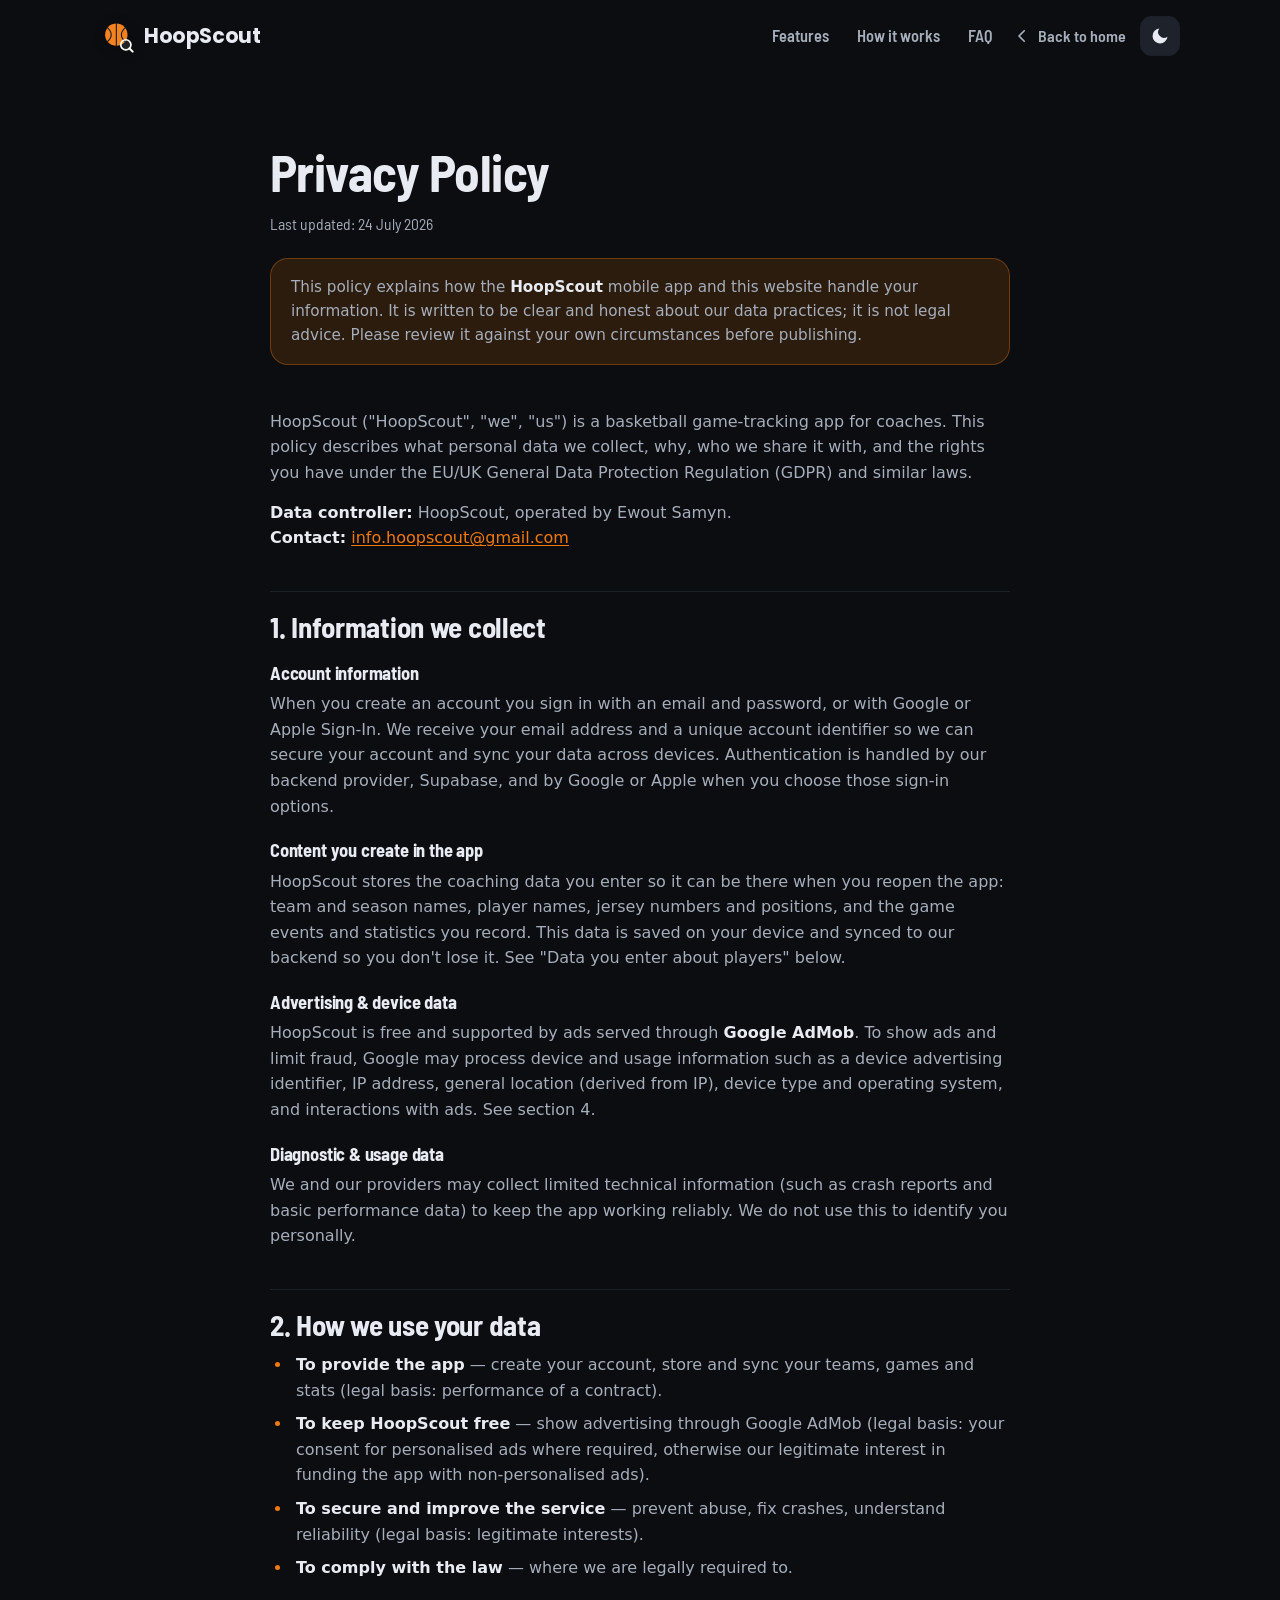
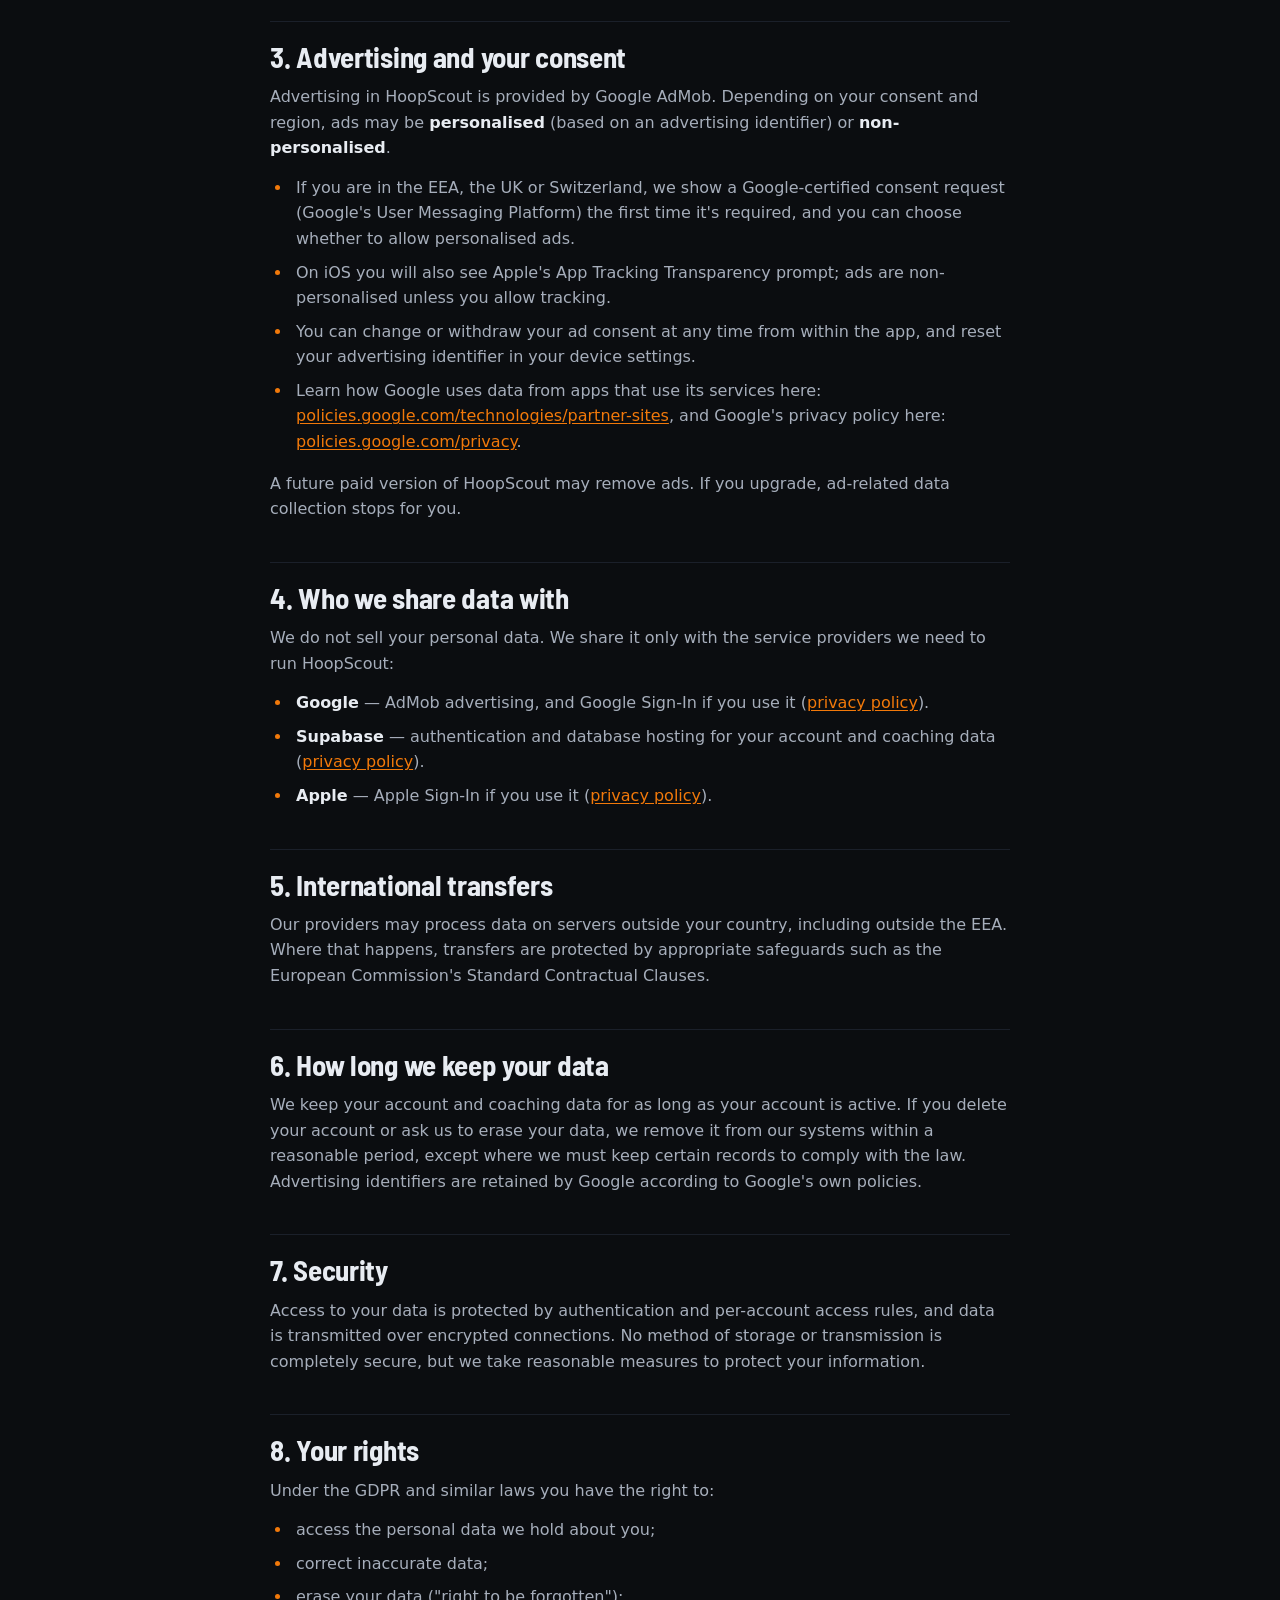
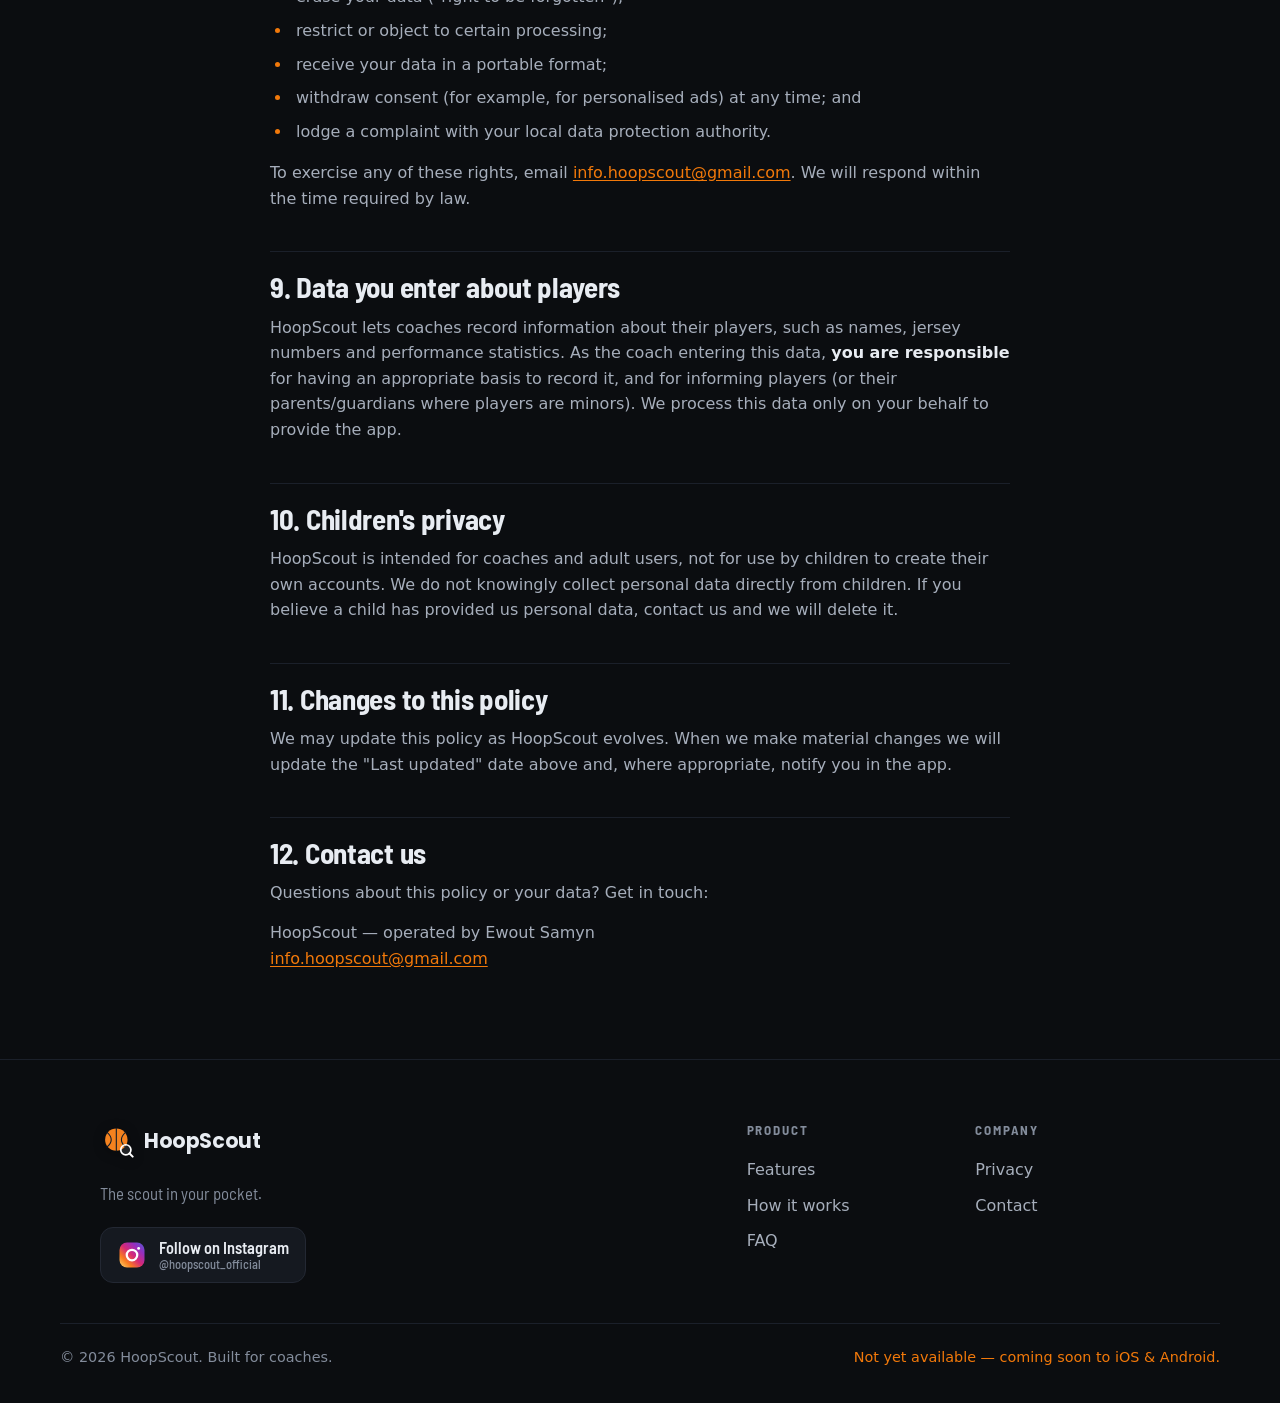
==== privacy.html @ 0af205b2 "Add real screenshots, privacy policy page, and Instagram link - Wire in two cleaned app screenshots " ====
<!doctype html>
<html lang="en" data-theme="dark">
<head>
  <meta charset="utf-8" />
  <meta name="viewport" content="width=device-width, initial-scale=1" />
  <title>Privacy Policy — HoopScout</title>
  <meta name="description" content="How the HoopScout basketball app collects, uses and protects your data, including Google AdMob advertising and your GDPR rights." />
  <meta name="theme-color" content="#0B0D10" />
  <meta name="robots" content="index, follow" />

  <link rel="icon" href="assets/favicon.svg" type="image/svg+xml" />
  <link rel="apple-touch-icon" href="assets/favicon.svg" />

  <link rel="preconnect" href="https://fonts.googleapis.com" />
  <link rel="preconnect" href="https://fonts.gstatic.com" crossorigin />
  <link href="https://fonts.googleapis.com/css2?family=Barlow+Semi+Condensed:wght@500;600;700&family=Poppins:wght@600;700&display=swap" rel="stylesheet" />

  <link rel="stylesheet" href="css/styles.css" />

  <script>
    (function () {
      try {
        var t = localStorage.getItem('hs-theme');
        if (t === 'light' || t === 'dark') document.documentElement.setAttribute('data-theme', t);
      } catch (e) {}
    })();
  </script>
</head>
<body>
  <a class="skip-link" href="#main">Skip to content</a>

  <!-- ============ NAV ============ -->
  <header class="nav" id="nav">
    <div class="wrap nav__inner">
      <a class="brand" href="index.html" aria-label="HoopScout home">
        <span class="brand__mark" aria-hidden="true">
          <svg viewBox="0 0 100 100" xmlns="http://www.w3.org/2000/svg">
            <circle cx="48" cy="46" r="33" fill="#F4821F"/>
            <line x1="48" y1="13" x2="48" y2="79" stroke="#0D1B2A" stroke-width="3.2" stroke-linecap="round"/>
            <path d="M 20,24 Q 46,46 20,68" stroke="#0D1B2A" stroke-width="3.2" fill="none" stroke-linecap="round"/>
            <path d="M 76,24 Q 50,46 76,68" stroke="#0D1B2A" stroke-width="3.2" fill="none" stroke-linecap="round"/>
            <circle cx="76" cy="76" r="15" fill="rgba(255,255,255,0.10)" stroke="#fff" stroke-width="5"/>
            <line x1="87" y1="87" x2="96" y2="96" stroke="#fff" stroke-width="6" stroke-linecap="round"/>
          </svg>
        </span>
        <span class="brand__word">HoopScout</span>
      </a>

      <nav class="nav__links" aria-label="Primary">
        <a href="index.html#features">Features</a>
        <a href="index.html#how">How it works</a>
        <a href="index.html#faq">FAQ</a>
      </nav>

      <div class="nav__actions">
        <a class="subnav-back" href="index.html">
          <svg viewBox="0 0 24 24" aria-hidden="true"><path d="M15 5l-7 7 7 7" fill="none" stroke="currentColor" stroke-width="2.2" stroke-linecap="round" stroke-linejoin="round"/></svg>
          Back to home
        </a>
        <button class="theme-toggle" id="themeToggle" type="button" aria-label="Switch to light theme" aria-pressed="false">
          <svg class="theme-toggle__moon" viewBox="0 0 24 24" aria-hidden="true"><path d="M21 12.8A9 9 0 1 1 11.2 3a7 7 0 0 0 9.8 9.8Z" fill="currentColor"/></svg>
          <svg class="theme-toggle__sun" viewBox="0 0 24 24" aria-hidden="true"><circle cx="12" cy="12" r="4.2" fill="currentColor"/><g stroke="currentColor" stroke-width="2" stroke-linecap="round"><path d="M12 2.5v2.6M12 18.9v2.6M2.5 12h2.6M18.9 12h2.6M5 5l1.9 1.9M17.1 17.1 19 19M19 5l-1.9 1.9M6.9 17.1 5 19"/></g></svg>
        </button>
      </div>
    </div>
  </header>

  <main id="main" class="legal">
    <div class="wrap legal__inner">
      <div class="legal__head">
        <h1>Privacy Policy</h1>
        <p class="legal__updated">Last updated: 24 July 2026</p>
        <div class="legal__note">
          This policy explains how the <strong>HoopScout</strong> mobile app and this website handle
          your information. It is written to be clear and honest about our data practices; it is not
          legal advice. Please review it against your own circumstances before publishing.
        </div>
      </div>

      <p>
        HoopScout ("HoopScout", "we", "us") is a basketball game-tracking app for coaches. This policy
        describes what personal data we collect, why, who we share it with, and the rights you have
        under the EU/UK General Data Protection Regulation (GDPR) and similar laws.
      </p>
      <p>
        <strong>Data controller:</strong> HoopScout, operated by Ewout Samyn.<br />
        <strong>Contact:</strong> <a href="mailto:info.hoopscout@gmail.com">info.hoopscout@gmail.com</a>
      </p>

      <h2>1. Information we collect</h2>
      <h3>Account information</h3>
      <p>
        When you create an account you sign in with an email and password, or with Google or Apple
        Sign-In. We receive your email address and a unique account identifier so we can secure your
        account and sync your data across devices. Authentication is handled by our backend provider,
        Supabase, and by Google or Apple when you choose those sign-in options.
      </p>
      <h3>Content you create in the app</h3>
      <p>
        HoopScout stores the coaching data you enter so it can be there when you reopen the app: team
        and season names, player names, jersey numbers and positions, and the game events and
        statistics you record. This data is saved on your device and synced to our backend so you don't
        lose it. See "Data you enter about players" below.
      </p>
      <h3>Advertising &amp; device data</h3>
      <p>
        HoopScout is free and supported by ads served through <strong>Google AdMob</strong>. To show
        ads and limit fraud, Google may process device and usage information such as a device
        advertising identifier, IP address, general location (derived from IP), device type and
        operating system, and interactions with ads. See section 4.
      </p>
      <h3>Diagnostic &amp; usage data</h3>
      <p>
        We and our providers may collect limited technical information (such as crash reports and basic
        performance data) to keep the app working reliably. We do not use this to identify you
        personally.
      </p>

      <h2>2. How we use your data</h2>
      <ul>
        <li><strong>To provide the app</strong> — create your account, store and sync your teams, games and stats (legal basis: performance of a contract).</li>
        <li><strong>To keep HoopScout free</strong> — show advertising through Google AdMob (legal basis: your consent for personalised ads where required, otherwise our legitimate interest in funding the app with non-personalised ads).</li>
        <li><strong>To secure and improve the service</strong> — prevent abuse, fix crashes, understand reliability (legal basis: legitimate interests).</li>
        <li><strong>To comply with the law</strong> — where we are legally required to.</li>
      </ul>

      <h2>3. Advertising and your consent</h2>
      <p>
        Advertising in HoopScout is provided by Google AdMob. Depending on your consent and region,
        ads may be <strong>personalised</strong> (based on an advertising identifier) or
        <strong>non-personalised</strong>.
      </p>
      <ul>
        <li>If you are in the EEA, the UK or Switzerland, we show a Google-certified consent request (Google's User Messaging Platform) the first time it's required, and you can choose whether to allow personalised ads.</li>
        <li>On iOS you will also see Apple's App Tracking Transparency prompt; ads are non-personalised unless you allow tracking.</li>
        <li>You can change or withdraw your ad consent at any time from within the app, and reset your advertising identifier in your device settings.</li>
        <li>Learn how Google uses data from apps that use its services here:
          <a href="https://policies.google.com/technologies/partner-sites" target="_blank" rel="noopener noreferrer">policies.google.com/technologies/partner-sites</a>,
          and Google's privacy policy here:
          <a href="https://policies.google.com/privacy" target="_blank" rel="noopener noreferrer">policies.google.com/privacy</a>.
        </li>
      </ul>
      <p>
        A future paid version of HoopScout may remove ads. If you upgrade, ad-related data collection
        stops for you.
      </p>

      <h2>4. Who we share data with</h2>
      <p>We do not sell your personal data. We share it only with the service providers we need to run HoopScout:</p>
      <ul>
        <li><strong>Google</strong> — AdMob advertising, and Google Sign-In if you use it (<a href="https://policies.google.com/privacy" target="_blank" rel="noopener noreferrer">privacy policy</a>).</li>
        <li><strong>Supabase</strong> — authentication and database hosting for your account and coaching data (<a href="https://supabase.com/privacy" target="_blank" rel="noopener noreferrer">privacy policy</a>).</li>
        <li><strong>Apple</strong> — Apple Sign-In if you use it (<a href="https://www.apple.com/legal/privacy/" target="_blank" rel="noopener noreferrer">privacy policy</a>).</li>
      </ul>

      <h2>5. International transfers</h2>
      <p>
        Our providers may process data on servers outside your country, including outside the EEA.
        Where that happens, transfers are protected by appropriate safeguards such as the European
        Commission's Standard Contractual Clauses.
      </p>

      <h2>6. How long we keep your data</h2>
      <p>
        We keep your account and coaching data for as long as your account is active. If you delete your
        account or ask us to erase your data, we remove it from our systems within a reasonable period,
        except where we must keep certain records to comply with the law. Advertising identifiers are
        retained by Google according to Google's own policies.
      </p>

      <h2>7. Security</h2>
      <p>
        Access to your data is protected by authentication and per-account access rules, and data is
        transmitted over encrypted connections. No method of storage or transmission is completely
        secure, but we take reasonable measures to protect your information.
      </p>

      <h2>8. Your rights</h2>
      <p>Under the GDPR and similar laws you have the right to:</p>
      <ul>
        <li>access the personal data we hold about you;</li>
        <li>correct inaccurate data;</li>
        <li>erase your data ("right to be forgotten");</li>
        <li>restrict or object to certain processing;</li>
        <li>receive your data in a portable format;</li>
        <li>withdraw consent (for example, for personalised ads) at any time; and</li>
        <li>lodge a complaint with your local data protection authority.</li>
      </ul>
      <p>
        To exercise any of these rights, email
        <a href="mailto:info.hoopscout@gmail.com">info.hoopscout@gmail.com</a>. We will respond within
        the time required by law.
      </p>

      <h2>9. Data you enter about players</h2>
      <p>
        HoopScout lets coaches record information about their players, such as names, jersey numbers and
        performance statistics. As the coach entering this data, <strong>you are responsible</strong> for
        having an appropriate basis to record it, and for informing players (or their parents/guardians
        where players are minors). We process this data only on your behalf to provide the app.
      </p>

      <h2>10. Children's privacy</h2>
      <p>
        HoopScout is intended for coaches and adult users, not for use by children to create their own
        accounts. We do not knowingly collect personal data directly from children. If you believe a
        child has provided us personal data, contact us and we will delete it.
      </p>

      <h2>11. Changes to this policy</h2>
      <p>
        We may update this policy as HoopScout evolves. When we make material changes we will update the
        "Last updated" date above and, where appropriate, notify you in the app.
      </p>

      <h2>12. Contact us</h2>
      <p>Questions about this policy or your data? Get in touch:</p>
      <address>
        HoopScout — operated by Ewout Samyn<br />
        <a href="mailto:info.hoopscout@gmail.com">info.hoopscout@gmail.com</a>
      </address>
    </div>
  </main>

  <!-- ============ FOOTER ============ -->
  <footer class="footer">
    <div class="wrap footer__inner">
      <div class="footer__brand">
        <a class="brand" href="index.html" aria-label="HoopScout home">
          <span class="brand__mark" aria-hidden="true">
            <svg viewBox="0 0 100 100" xmlns="http://www.w3.org/2000/svg">
              <circle cx="48" cy="46" r="33" fill="#F4821F"/>
              <line x1="48" y1="13" x2="48" y2="79" stroke="#0D1B2A" stroke-width="3.2" stroke-linecap="round"/>
              <path d="M 20,24 Q 46,46 20,68" stroke="#0D1B2A" stroke-width="3.2" fill="none" stroke-linecap="round"/>
              <path d="M 76,24 Q 50,46 76,68" stroke="#0D1B2A" stroke-width="3.2" fill="none" stroke-linecap="round"/>
              <circle cx="76" cy="76" r="15" fill="rgba(255,255,255,0.10)" stroke="#fff" stroke-width="5"/>
              <line x1="87" y1="87" x2="96" y2="96" stroke="#fff" stroke-width="6" stroke-linecap="round"/>
            </svg>
          </span>
          <span class="brand__word">HoopScout</span>
        </a>
        <p class="footer__tag">The scout in your pocket.</p>
        <a class="social-btn" href="https://www.instagram.com/hoopscout_official/" target="_blank" rel="noopener noreferrer">
          <span class="social-btn__icon" aria-hidden="true">
            <svg viewBox="0 0 24 24" xmlns="http://www.w3.org/2000/svg">
              <defs><linearGradient id="ig" x1="0" y1="1" x2="1" y2="0">
                <stop offset="0" stop-color="#FEDA75"/><stop offset=".25" stop-color="#FA7E1E"/>
                <stop offset=".5" stop-color="#D62976"/><stop offset=".75" stop-color="#962FBF"/>
                <stop offset="1" stop-color="#4F5BD5"/></linearGradient></defs>
              <rect x="2" y="2" width="20" height="20" rx="6" fill="url(#ig)"/>
              <circle cx="12" cy="12" r="4.2" fill="none" stroke="#fff" stroke-width="1.8"/>
              <circle cx="17.3" cy="6.7" r="1.15" fill="#fff"/>
            </svg>
          </span>
          <span class="social-btn__text">Follow on Instagram<small>@hoopscout_official</small></span>
        </a>
      </div>
      <nav class="footer__cols" aria-label="Footer">
        <div class="footer__col">
          <h4>Product</h4>
          <a href="index.html#features">Features</a>
          <a href="index.html#how">How it works</a>
          <a href="index.html#faq">FAQ</a>
        </div>
        <div class="footer__col">
          <h4>Company</h4>
          <a href="privacy.html">Privacy</a>
          <a href="mailto:info.hoopscout@gmail.com">Contact</a>
        </div>
      </nav>
    </div>
    <div class="wrap footer__base">
      <span>&copy; <span id="year">2026</span> HoopScout. Built for coaches.</span>
      <span class="footer__soon">Not yet available — coming soon to iOS &amp; Android.</span>
    </div>
  </footer>

  <script src="js/main.js" defer></script>
</body>
</html>
---- css/styles.css ----
/* ============================================================
   HoopScout — marketing site
   Design tokens mirror HoopScout App (constants/theme.ts)
   ============================================================ */

/* ---------- Tokens: dark (default) ---------- */
:root {
  --bg:          #0B0D10;
  --bg-elev:     #151920;
  --surface:     #141821;
  --surface-2:   #10141A;
  --border:      #232833;
  --border-soft: #1B202A;
  --icon-tile:   #1E232B;

  --accent:      #F2790A;
  --accent-ink:  #F4821F;
  --accent-2:    #35B5A8;   /* muted teal */
  --accent-text: #06171A;
  --navy:        #0D1B2A;
  --danger:      #E5484D;

  --text:   #E8ECF2;
  --text-2: #A6AEBB;
  --text-3: #838C9B;

  --nav-bg:   rgba(11, 13, 16, 0.72);
  --card-sh:  0 18px 40px -24px rgba(0,0,0,0.75);
  --phone-sh: 0 40px 80px -30px rgba(0,0,0,0.85), 0 8px 24px -12px rgba(0,0,0,0.6);
  --accent-wash: rgba(242,121,10,0.14);

  --maxw: 1160px;
  --radius: 18px;
  --radius-lg: 26px;
  --ease: cubic-bezier(.16,.84,.44,1);

  --font-title: "Barlow Semi Condensed", "Arial Narrow", system-ui, sans-serif;
  --font-word:  "Poppins", "Barlow Semi Condensed", system-ui, sans-serif;
  --font-body:  system-ui, -apple-system, "Segoe UI", Roboto, Helvetica, Arial, sans-serif;

  color-scheme: dark;
}

/* ---------- Tokens: light ---------- */
:root[data-theme="light"] {
  --bg:          #F3F5F9;
  --bg-elev:     #FFFFFF;
  --surface:     #FFFFFF;
  --surface-2:   #EDF0F5;
  --border:      #E2E7EE;
  --border-soft: #EAEEF4;
  --icon-tile:   #EEF1F6;

  --text:   #0D1B2A;
  --text-2: #45505F;
  --text-3: #6B7686;

  --nav-bg:   rgba(255, 255, 255, 0.78);
  --card-sh:  0 18px 40px -28px rgba(13,27,42,0.28);
  --phone-sh: 0 40px 80px -34px rgba(13,27,42,0.4), 0 8px 24px -14px rgba(13,27,42,0.25);
  --accent-wash: rgba(242,121,10,0.12);

  color-scheme: light;
}

/* ---------- Reset / base ---------- */
*, *::before, *::after { box-sizing: border-box; }
* { margin: 0; }
html { scroll-behavior: smooth; -webkit-text-size-adjust: 100%; }
@media (prefers-reduced-motion: reduce) { html { scroll-behavior: auto; } }

body {
  font-family: var(--font-body);
  background: var(--bg);
  color: var(--text);
  line-height: 1.6;
  -webkit-font-smoothing: antialiased;
  text-rendering: optimizeLegibility;
  overflow-x: hidden;
  transition: background-color .4s ease, color .4s ease;
}

img, svg { display: block; max-width: 100%; }
a { color: inherit; text-decoration: none; }
ul, ol { list-style: none; padding: 0; }

h1, h2, h3, h4 { font-family: var(--font-title); font-weight: 700; line-height: 1.05; letter-spacing: -0.01em; }

::selection { background: var(--accent); color: var(--accent-text); }

:focus-visible {
  outline: 2px solid var(--accent);
  outline-offset: 3px;
  border-radius: 6px;
}

.wrap { width: 100%; max-width: var(--maxw); margin-inline: auto; padding-inline: clamp(20px, 5vw, 40px); }

.skip-link {
  position: absolute; left: 16px; top: -60px; z-index: 200;
  background: var(--accent); color: var(--accent-text);
  padding: 10px 16px; border-radius: 10px; font-weight: 700;
  transition: top .2s ease;
}
.skip-link:focus { top: 12px; }

.accent { color: var(--accent); }

.eyebrow {
  font-family: var(--font-title);
  text-transform: uppercase;
  letter-spacing: 0.18em;
  font-size: 0.8rem;
  font-weight: 600;
  color: var(--accent);
  margin-bottom: 14px;
}

/* ============================================================
   NAV
   ============================================================ */
.nav {
  position: sticky; top: 0; z-index: 100;
  transition: background-color .3s ease, box-shadow .3s ease, border-color .3s ease;
  border-bottom: 1px solid transparent;
}
.nav.is-scrolled {
  background: var(--nav-bg);
  -webkit-backdrop-filter: blur(14px);
  backdrop-filter: blur(14px);
  border-bottom-color: var(--border);
  box-shadow: 0 8px 30px -20px rgba(0,0,0,0.6);
}
.nav__inner {
  display: flex; align-items: center; gap: 20px;
  height: 72px;
}
.brand { display: inline-flex; align-items: center; gap: 10px; font-family: var(--font-word); font-weight: 700; }
.brand__mark { width: 34px; height: 34px; display: block; filter: drop-shadow(0 2px 6px rgba(0,0,0,.35)); }
.brand__mark svg { width: 100%; height: 100%; }
.brand__word { font-size: 1.28rem; letter-spacing: -0.02em; }

.nav__links { display: flex; gap: 28px; margin-left: auto; }
.nav__links a {
  font-family: var(--font-title); font-weight: 600; font-size: 1.02rem;
  color: var(--text-2); position: relative; padding: 4px 0;
  transition: color .2s ease;
}
.nav__links a::after {
  content: ""; position: absolute; left: 0; bottom: -2px; height: 2px; width: 100%;
  background: var(--accent); transform: scaleX(0); transform-origin: left;
  transition: transform .25s var(--ease);
}
.nav__links a:hover { color: var(--text); }
.nav__links a:hover::after { transform: scaleX(1); }

.nav__actions { display: flex; align-items: center; gap: 14px; }
.nav__links + .nav__actions { margin-left: 0; }
.nav__links { }

.chip {
  font-family: var(--font-title); font-weight: 600; font-size: 0.74rem;
  text-transform: uppercase; letter-spacing: 0.12em;
  padding: 6px 11px; border-radius: 999px;
}
.chip--soon {
  color: var(--accent);
  background: var(--accent-wash);
  border: 1px solid color-mix(in srgb, var(--accent) 40%, transparent);
}

.theme-toggle {
  width: 40px; height: 40px; border-radius: 11px;
  background: var(--icon-tile); border: 1px solid var(--border-soft);
  color: var(--text); cursor: pointer;
  display: grid; place-items: center; padding: 0;
  transition: background-color .2s ease, transform .2s ease;
}
.theme-toggle:hover { transform: translateY(-1px); }
.theme-toggle svg { width: 20px; height: 20px; }
.theme-toggle__sun { display: none; }
:root[data-theme="light"] .theme-toggle__moon { display: none; }
:root[data-theme="light"] .theme-toggle__sun { display: block; }

/* ============================================================
   BUTTONS / BADGES
   ============================================================ */
.btn {
  display: inline-flex; align-items: center; justify-content: center; gap: 8px;
  font-family: var(--font-title); font-weight: 700; font-size: 1.05rem;
  padding: 14px 24px; border-radius: 14px; cursor: pointer;
  min-height: 52px; border: 1px solid transparent;
  transition: transform .2s var(--ease), background-color .2s ease, border-color .2s ease;
}
.btn--ghost { color: var(--text); border-color: var(--border); background: transparent; }
.btn--ghost:hover { transform: translateY(-2px); border-color: color-mix(in srgb, var(--accent) 60%, var(--border)); color: var(--accent); }

.badges { display: flex; flex-wrap: wrap; gap: 14px; }
.badges--center { justify-content: center; }

.store-badge {
  display: inline-flex; align-items: center; gap: 12px;
  padding: 10px 18px 10px 16px; border-radius: 14px;
  background: var(--bg-elev); border: 1px solid var(--border);
  color: var(--text); cursor: default; user-select: none;
  min-height: 56px; position: relative; overflow: hidden;
  transition: transform .25s var(--ease), border-color .25s ease;
}
.store-badge:hover { transform: translateY(-2px); border-color: color-mix(in srgb, var(--accent) 45%, var(--border)); }
.store-badge__icon { width: 26px; height: 26px; color: var(--text); flex: none; }
.store-badge__text { display: flex; flex-direction: column; line-height: 1.15; font-family: var(--font-title); }
.store-badge__text small { font-size: 0.66rem; letter-spacing: 0.06em; color: var(--text-3); text-transform: uppercase; }
.store-badge__text strong { font-size: 1.12rem; font-weight: 700; }
/* sheen sweep */
.store-badge::after {
  content: ""; position: absolute; inset: 0;
  background: linear-gradient(115deg, transparent 30%, color-mix(in srgb, var(--accent) 22%, transparent) 48%, transparent 66%);
  transform: translateX(-120%);
  animation: sheen 5.5s ease-in-out infinite;
}
@keyframes sheen { 0%, 62% { transform: translateX(-120%); } 78%, 100% { transform: translateX(120%); } }

/* ============================================================
   HERO
   ============================================================ */
.hero { position: relative; padding: clamp(48px, 9vw, 96px) 0 clamp(56px, 8vw, 104px); overflow: hidden; }
.hero__bg { position: absolute; inset: 0; z-index: 0; pointer-events: none; }
.hero__glow { position: absolute; border-radius: 50%; filter: blur(80px); opacity: 0.55; }
.hero__glow--1 { width: 620px; height: 620px; top: -220px; right: -160px;
  background: radial-gradient(circle, rgba(242,121,10,0.5), transparent 70%); }
.hero__glow--2 { width: 520px; height: 520px; bottom: -240px; left: -180px;
  background: radial-gradient(circle, rgba(53,181,168,0.28), transparent 70%); }
:root[data-theme="light"] .hero__glow--1 { opacity: 0.35; }
:root[data-theme="light"] .hero__glow--2 { opacity: 0.28; }
.hero__court {
  position: absolute; right: -6%; top: 50%; transform: translateY(-50%);
  width: min(760px, 70vw); height: min(760px, 70vw);
  color: var(--border); opacity: 0.5;
  animation: spin 90s linear infinite;
}
:root[data-theme="light"] .hero__court { opacity: 0.7; }
@keyframes spin { to { transform: translateY(-50%) rotate(360deg); } }

.hero__inner {
  position: relative; z-index: 1;
  display: grid; grid-template-columns: 1.05fr 0.95fr; gap: clamp(32px, 5vw, 64px);
  align-items: center;
}
.hero__title {
  font-size: clamp(2.9rem, 7vw, 5.1rem);
  letter-spacing: -0.02em; margin-bottom: 22px;
}
.hero__sub { font-size: clamp(1.05rem, 1.6vw, 1.28rem); color: var(--text-2); max-width: 46ch; margin-bottom: 32px; }
.hero__cta { display: flex; flex-direction: column; gap: 18px; align-items: flex-start; }
.hero__visual { display: flex; justify-content: center; }

/* ============================================================
   PHONE MOCKUP
   ============================================================ */
.phone { width: clamp(232px, 30vw, 300px); }
.phone__frame {
  position: relative;
  aspect-ratio: 320 / 692;
  background: #05070A;
  border: 2px solid #2A2E36;
  border-radius: 44px;
  padding: 9px;
  box-shadow: var(--phone-sh);
}
:root[data-theme="light"] .phone__frame { border-color: #C9D0DA; background: #0B0D10; }
.phone__screen {
  width: 100%; height: 100%;
  object-fit: cover; object-position: top center;
  border-radius: 36px; background: #0B0D10;
}
.phone__island {
  position: absolute; top: 18px; left: 50%; transform: translateX(-50%);
  width: 78px; height: 22px; border-radius: 999px; background: #05070A; z-index: 2;
}
.phone--float { animation: floatY 6s ease-in-out infinite; will-change: transform; }
@keyframes floatY { 0%, 100% { transform: translateY(-10px); } 50% { transform: translateY(10px); } }

/* ============================================================
   POSITIONING BAND + STATS
   ============================================================ */
.band { padding: clamp(40px, 6vw, 76px) 0; border-top: 1px solid var(--border-soft); border-bottom: 1px solid var(--border-soft); }
.band__lead {
  font-family: var(--font-title); font-weight: 600;
  font-size: clamp(1.35rem, 3vw, 2.1rem); line-height: 1.25;
  text-align: center; max-width: 22ch; margin: 0 auto clamp(32px, 4vw, 52px);
  letter-spacing: -0.01em;
}
.band__lead { max-width: 30ch; }
.stats { display: grid; grid-template-columns: repeat(4, 1fr); gap: 18px; }
.stat {
  text-align: center; padding: 26px 14px; border-radius: var(--radius);
  background: var(--surface); border: 1px solid var(--border);
}
.stat__num {
  display: block; font-family: var(--font-title); font-weight: 700;
  font-size: clamp(2.4rem, 4.5vw, 3.4rem); color: var(--accent);
  font-variant-numeric: tabular-nums; line-height: 1;
}
.stat__label { display: block; margin-top: 8px; font-size: 0.92rem; color: var(--text-2); }

/* ============================================================
   SPOTLIGHT
   ============================================================ */
.spotlight { padding: clamp(56px, 9vw, 116px) 0; }
.spotlight__inner {
  display: grid; grid-template-columns: 1fr 1fr; gap: clamp(32px, 6vw, 80px);
  align-items: center;
}
.spotlight--reverse .spotlight__visual { order: -1; }
.spotlight__visual { display: flex; justify-content: center; }
.spotlight__copy h2 { font-size: clamp(1.9rem, 4vw, 3rem); margin-bottom: 18px; max-width: 16ch; }
.spotlight__copy > p { color: var(--text-2); font-size: clamp(1.02rem, 1.4vw, 1.15rem); max-width: 46ch; margin-bottom: 24px; }

.ticks { display: grid; gap: 12px; }
.ticks li {
  position: relative; padding-left: 34px; color: var(--text);
  font-family: var(--font-title); font-weight: 500; font-size: 1.06rem;
}
.ticks li::before {
  content: ""; position: absolute; left: 0; top: 2px;
  width: 22px; height: 22px; border-radius: 7px;
  background: var(--accent-wash);
  border: 1px solid color-mix(in srgb, var(--accent) 45%, transparent);
}
.ticks li::after {
  content: ""; position: absolute; left: 7px; top: 8px;
  width: 8px; height: 4px; border-left: 2px solid var(--accent); border-bottom: 2px solid var(--accent);
  transform: rotate(-45deg);
}

/* ============================================================
   MORE (cards)
   ============================================================ */
.more { padding: clamp(40px, 7vw, 92px) 0; }
.section-head { text-align: center; margin-bottom: clamp(32px, 5vw, 56px); }
.section-head h2 { font-size: clamp(1.9rem, 4vw, 2.9rem); }
.section-head .eyebrow { margin-bottom: 10px; }

.cards { display: grid; grid-template-columns: repeat(3, 1fr); gap: 22px; }
.card {
  background: var(--surface); border: 1px solid var(--border);
  border-radius: var(--radius-lg); padding: 32px 28px;
  box-shadow: var(--card-sh);
  transition: transform .3s var(--ease), border-color .3s ease;
}
.card:hover { transform: translateY(-4px); border-color: color-mix(in srgb, var(--accent) 40%, var(--border)); }
.card__icon {
  display: grid; place-items: center; width: 54px; height: 54px;
  border-radius: 15px; background: var(--icon-tile); color: var(--accent);
  margin-bottom: 18px;
}
.card__icon svg { width: 28px; height: 28px; }
.card h3 { font-size: 1.45rem; margin-bottom: 8px; }
.card p { color: var(--text-2); font-size: 1rem; }

/* ============================================================
   HOW IT WORKS
   ============================================================ */
.how { padding: clamp(40px, 7vw, 92px) 0; }
.steps { display: grid; grid-template-columns: repeat(3, 1fr); gap: 22px; counter-reset: step; }
.step {
  position: relative; padding: 34px 28px 30px;
  background: linear-gradient(180deg, var(--bg-elev), var(--surface));
  border: 1px solid var(--border); border-radius: var(--radius-lg);
}
.step__num {
  display: grid; place-items: center; width: 46px; height: 46px; border-radius: 13px;
  background: var(--accent); color: var(--accent-text);
  font-family: var(--font-title); font-weight: 700; font-size: 1.5rem;
  margin-bottom: 18px; box-shadow: 0 8px 20px -8px color-mix(in srgb, var(--accent) 70%, transparent);
}
.step h3 { font-size: 1.4rem; margin-bottom: 8px; }
.step p { color: var(--text-2); }
/* connector line on wide screens */
.steps .step:not(:last-child)::after {
  content: ""; position: absolute; top: 57px; right: -13px; width: 26px; height: 2px;
  background: linear-gradient(90deg, color-mix(in srgb, var(--accent) 70%, transparent), transparent);
}

/* ============================================================
   FAQ
   ============================================================ */
.faq { padding: clamp(40px, 7vw, 92px) 0; }
.faq__inner { max-width: 780px; }
.faq__list { display: grid; gap: 12px; }
.qa {
  background: var(--surface); border: 1px solid var(--border);
  border-radius: var(--radius); overflow: hidden;
  transition: border-color .25s ease, background-color .25s ease;
}
.qa[open] { border-color: color-mix(in srgb, var(--accent) 40%, var(--border)); }
.qa summary {
  list-style: none; cursor: pointer; padding: 20px 22px;
  font-family: var(--font-title); font-weight: 600; font-size: 1.18rem;
  display: flex; align-items: center; justify-content: space-between; gap: 16px;
}
.qa summary::-webkit-details-marker { display: none; }
.qa__mark { position: relative; width: 18px; height: 18px; flex: none; }
.qa__mark::before, .qa__mark::after {
  content: ""; position: absolute; background: var(--accent); border-radius: 2px;
  transition: transform .3s var(--ease), opacity .3s ease;
}
.qa__mark::before { left: 0; top: 8px; width: 18px; height: 2px; }
.qa__mark::after { left: 8px; top: 0; width: 2px; height: 18px; }
.qa[open] .qa__mark::after { transform: rotate(90deg); opacity: 0; }
.qa__body { display: grid; grid-template-rows: 0fr; transition: grid-template-rows .32s var(--ease); }
.qa[open] .qa__body { grid-template-rows: 1fr; }
.qa__body > p { overflow: hidden; padding: 0 22px; color: var(--text-2); }
.qa[open] .qa__body > p { padding-bottom: 22px; }

/* ============================================================
   CLOSING CTA
   ============================================================ */
.cta { padding: clamp(56px, 9vw, 120px) 0; }
.cta__inner {
  position: relative; text-align: center;
  background:
    radial-gradient(120% 140% at 50% -20%, var(--accent-wash), transparent 60%),
    linear-gradient(180deg, var(--bg-elev), var(--surface));
  border: 1px solid var(--border);
  border-radius: 34px; padding: clamp(44px, 6vw, 76px) clamp(24px, 5vw, 60px);
  overflow: hidden;
}
.cta__mark { display: inline-block; width: 76px; height: 76px; margin-bottom: 18px; animation: floatY 6s ease-in-out infinite; }
.cta h2 { font-size: clamp(2rem, 5vw, 3.2rem); margin-bottom: 14px; }
.cta p { color: var(--text-2); font-size: 1.12rem; max-width: 42ch; margin: 0 auto 30px; }
.cta .badges { margin-top: 4px; }

/* ============================================================
   FOOTER
   ============================================================ */
.footer { border-top: 1px solid var(--border-soft); padding-top: clamp(40px, 5vw, 64px); }
.footer__inner {
  display: grid; grid-template-columns: 1.4fr 1fr; gap: 40px;
  padding-bottom: 40px;
}
.footer__tag { color: var(--text-3); margin-top: 14px; font-family: var(--font-title); font-size: 1.05rem; }
.footer__cols { display: grid; grid-template-columns: repeat(2, 1fr); gap: 24px; }
.footer__col h4 { font-size: 0.82rem; text-transform: uppercase; letter-spacing: 0.14em; color: var(--text-3); margin-bottom: 14px; }
.footer__col a { display: block; color: var(--text-2); padding: 5px 0; transition: color .2s ease; }
.footer__col a:hover { color: var(--accent); }
.footer__col a[aria-disabled="true"] { opacity: 0.6; cursor: not-allowed; }
.footer__base {
  display: flex; flex-wrap: wrap; gap: 8px 24px; justify-content: space-between;
  padding: 22px 0 34px; border-top: 1px solid var(--border-soft);
  color: var(--text-3); font-size: 0.9rem;
}
.footer__soon { color: var(--accent); }

/* Instagram / social button */
.social-btn {
  display: inline-flex; align-items: center; gap: 12px;
  margin-top: 20px; padding: 10px 16px; border-radius: 13px;
  background: var(--bg-elev); border: 1px solid var(--border);
  color: var(--text); font-family: var(--font-title);
  transition: transform .2s var(--ease), border-color .2s ease, background-color .2s ease;
}
.social-btn:hover { transform: translateY(-2px); border-color: color-mix(in srgb, var(--accent) 45%, var(--border)); }
.social-btn__icon { width: 30px; height: 30px; flex: none; }
.social-btn__text { display: flex; flex-direction: column; line-height: 1.2; font-weight: 600; font-size: 1.02rem; }
.social-btn__text small { font-size: 0.78rem; font-weight: 500; color: var(--text-3); }

/* ============================================================
   LEGAL / PROSE PAGE (privacy.html)
   ============================================================ */
.legal { padding: clamp(32px, 6vw, 72px) 0 clamp(48px, 7vw, 88px); }
.legal__inner { max-width: 820px; }
.legal__head { margin-bottom: clamp(28px, 4vw, 44px); }
.legal h1 { font-size: clamp(2.2rem, 5vw, 3.2rem); margin-bottom: 12px; }
.legal__updated { color: var(--text-3); font-family: var(--font-title); font-size: 0.98rem; }
.legal__note {
  margin: 22px 0 8px; padding: 16px 20px; border-radius: var(--radius);
  background: var(--accent-wash); border: 1px solid color-mix(in srgb, var(--accent) 35%, transparent);
  color: var(--text-2); font-size: 0.95rem;
}
.legal h2 {
  font-size: clamp(1.4rem, 2.6vw, 1.8rem); margin: 40px 0 12px;
  padding-top: 20px; border-top: 1px solid var(--border-soft);
}
.legal h3 { font-size: 1.15rem; margin: 22px 0 8px; color: var(--text); }
.legal p { color: var(--text-2); margin-bottom: 14px; }
.legal ul { margin: 0 0 16px; padding-left: 22px; list-style: disc; }
.legal ul li { color: var(--text-2); margin-bottom: 8px; padding-left: 4px; }
.legal ul li::marker { color: var(--accent); }
.legal a { color: var(--accent); text-decoration: underline; text-underline-offset: 2px; }
.legal a:hover { opacity: 0.85; }
.legal strong { color: var(--text); font-weight: 700; }
.legal address { font-style: normal; color: var(--text-2); }

.subnav-back {
  font-family: var(--font-title); font-weight: 600; color: var(--text-2);
  display: inline-flex; align-items: center; gap: 7px; transition: color .2s ease;
}
.subnav-back:hover { color: var(--accent); }
.subnav-back svg { width: 18px; height: 18px; }

/* ============================================================
   REVEAL ANIMATIONS
   ============================================================ */
.reveal { opacity: 0; transform: translateY(26px); transition: opacity .7s var(--ease), transform .7s var(--ease); }
.reveal.is-visible { opacity: 1; transform: none; }

/* ============================================================
   RESPONSIVE
   ============================================================ */
@media (max-width: 900px) {
  .hero__inner { grid-template-columns: 1fr; text-align: center; }
  .hero__copy { order: 2; }
  .hero__visual { order: 1; }
  .hero__sub { margin-inline: auto; }
  .hero__cta { align-items: center; }
  .badges { justify-content: center; }
  .hero__court { display: none; }

  .spotlight__inner { grid-template-columns: 1fr; text-align: center; }
  .spotlight--reverse .spotlight__visual { order: 0; }
  .spotlight__copy h2, .spotlight__copy > p { max-width: none; margin-inline: auto; }
  .ticks { max-width: 400px; margin-inline: auto; text-align: left; }

  .cards { grid-template-columns: 1fr; max-width: 460px; margin-inline: auto; }
  .steps { grid-template-columns: 1fr; max-width: 460px; margin-inline: auto; }
  .steps .step:not(:last-child)::after { display: none; }

  .stats { grid-template-columns: repeat(2, 1fr); }
}

@media (max-width: 640px) {
  .nav__links { display: none; }
  .footer__inner { grid-template-columns: 1fr; gap: 28px; }
  .nav__inner { height: 64px; }
}

@media (max-width: 380px) {
  .stats { grid-template-columns: 1fr; }
  .badges { flex-direction: column; align-items: stretch; }
  .store-badge { justify-content: center; }
}

/* ============================================================
   REDUCED MOTION
   ============================================================ */
@media (prefers-reduced-motion: reduce) {
  *, *::before, *::after {
    animation-duration: 0.001ms !important;
    animation-iteration-count: 1 !important;
    transition-duration: 0.001ms !important;
  }
  .reveal { opacity: 1; transform: none; }
  .phone--float, .cta__mark, .hero__court { animation: none; }
  .store-badge::after { display: none; }
}
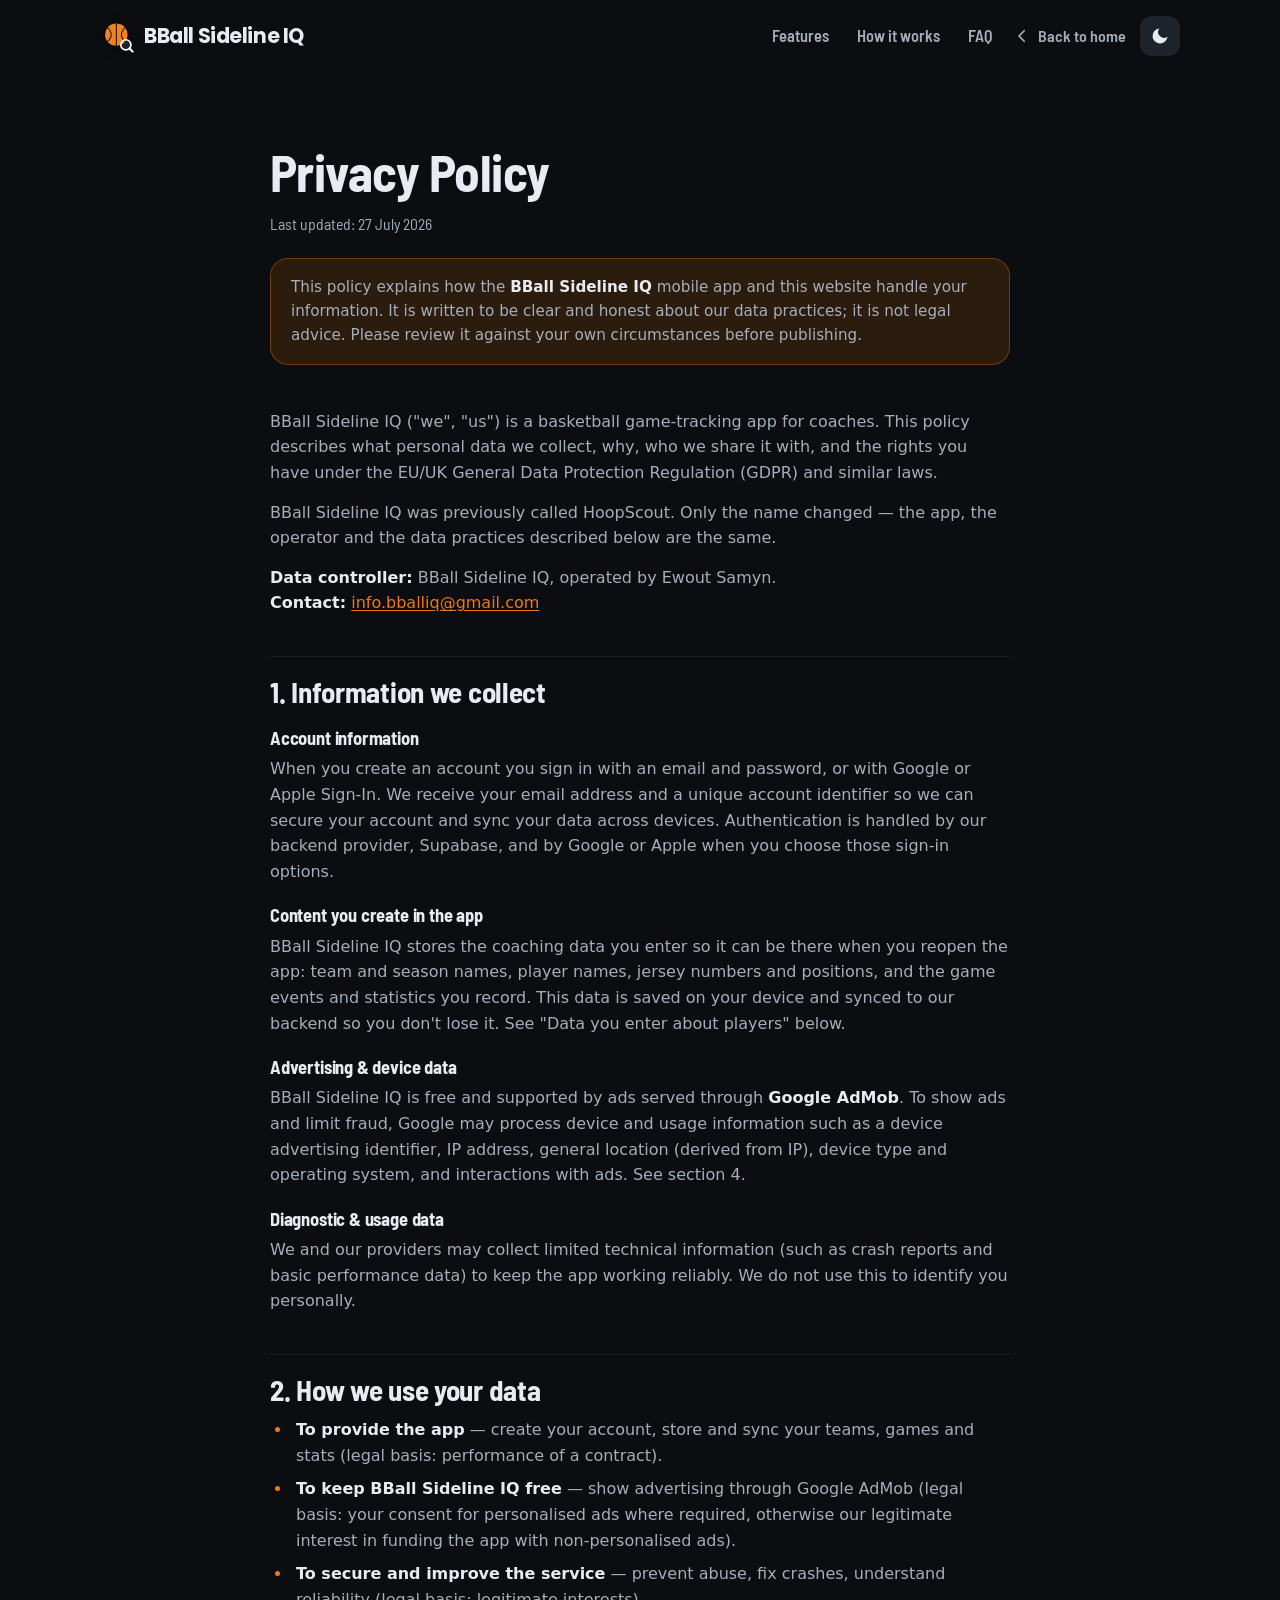
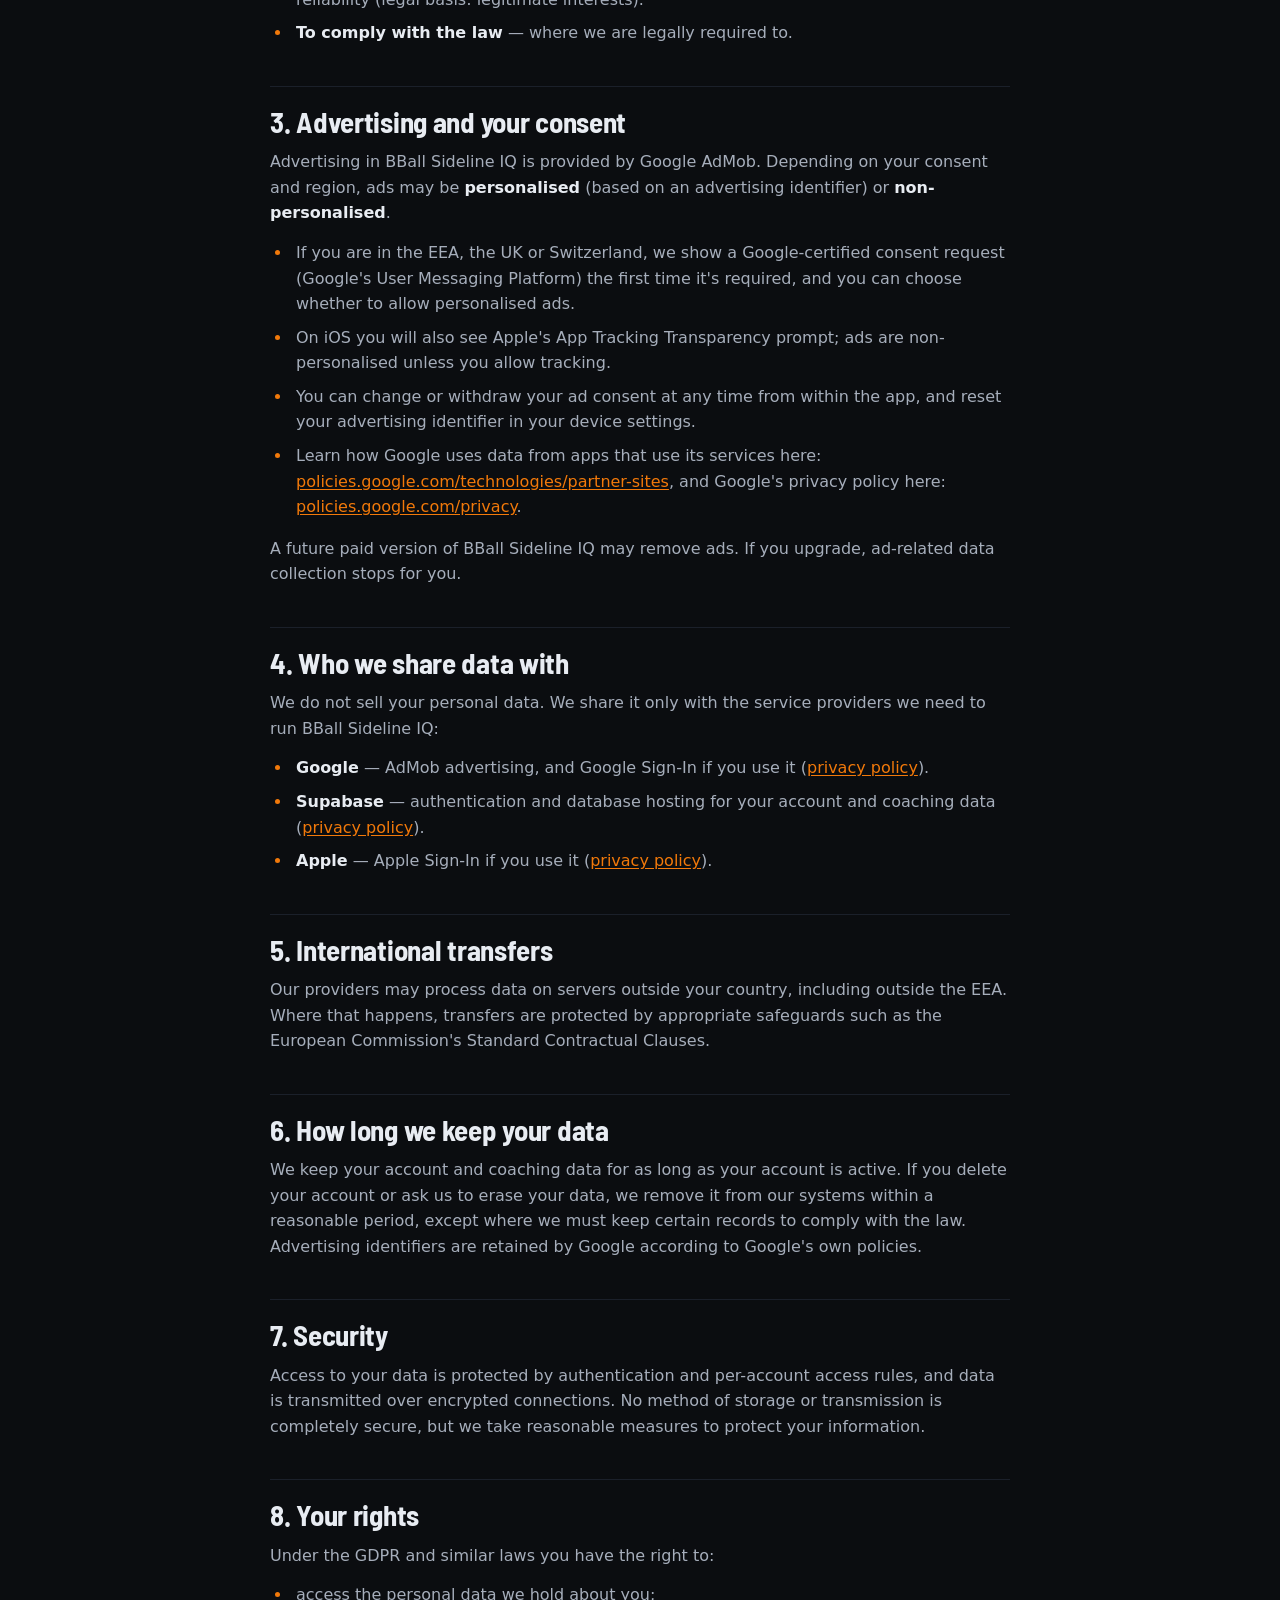
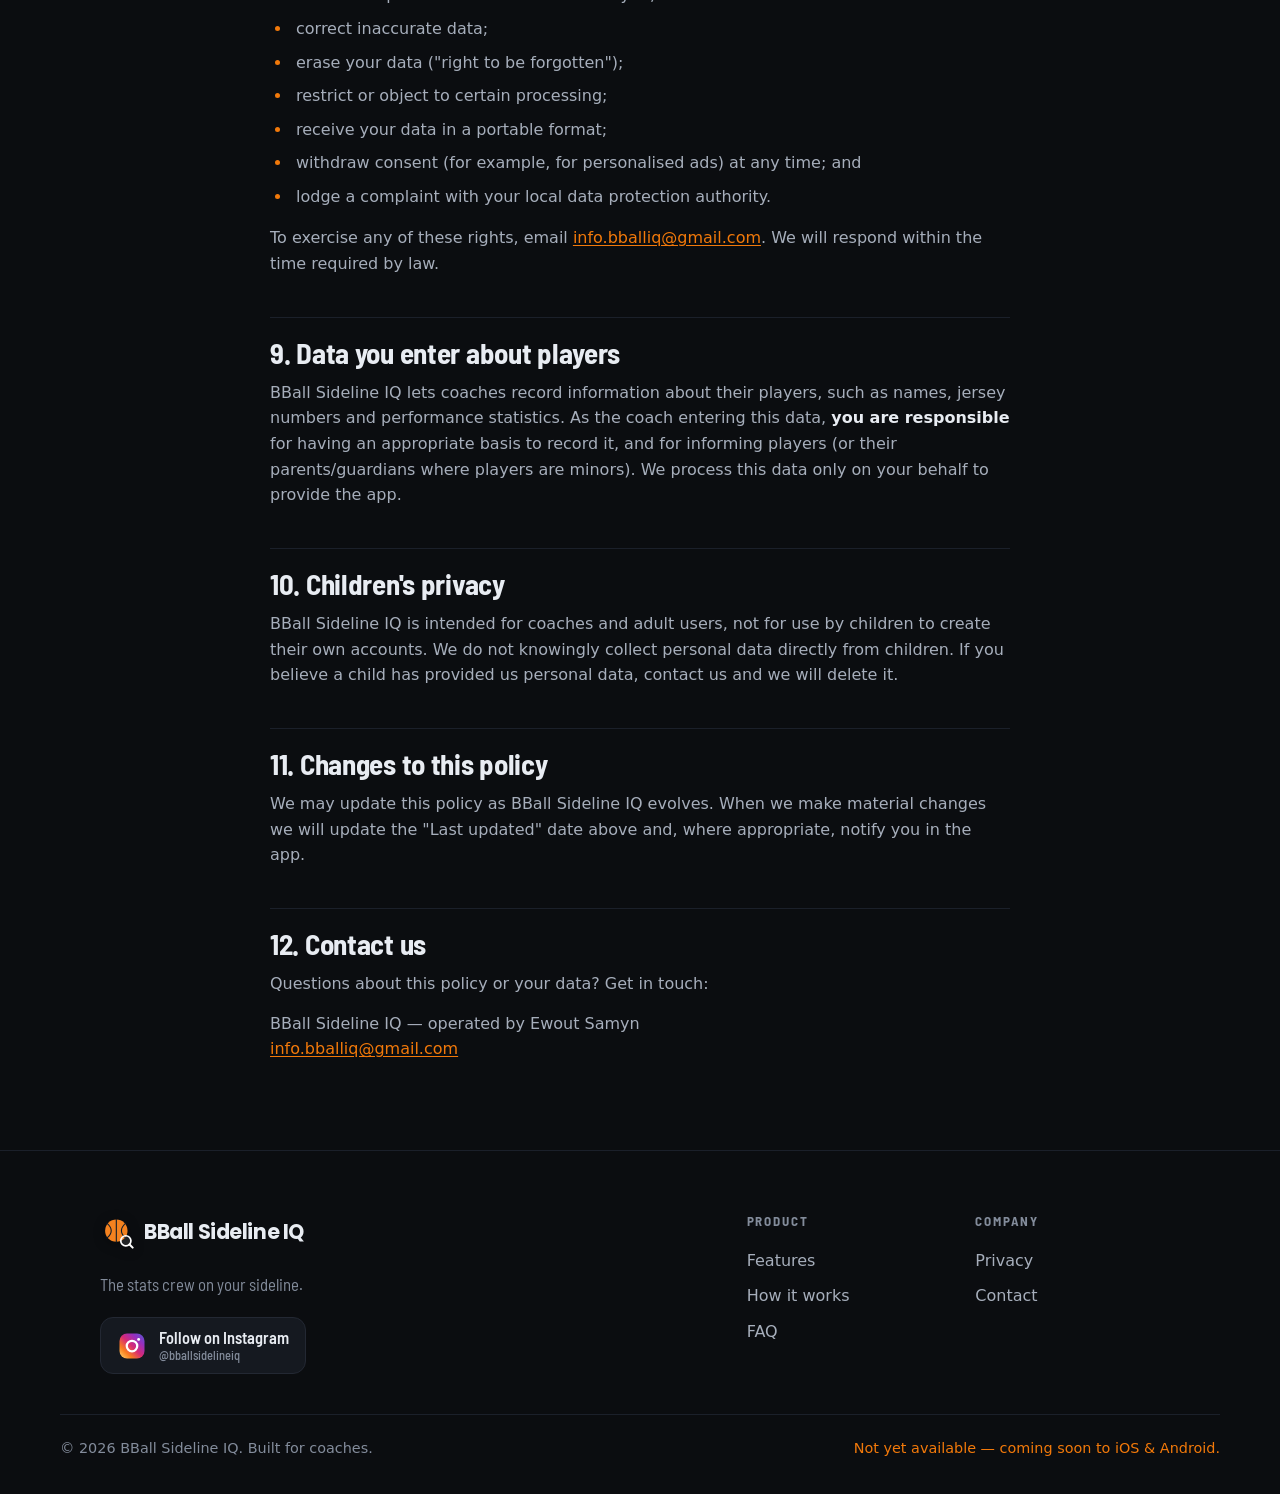
==== commit 37273bdc: "Rebrand HoopScout to BBall Sideline IQ Renames every user-facing string across index.html and privac" ====
--- a/privacy.html
+++ b/privacy.html
@@ -3,10 +3,15 @@
 <head>
   <meta charset="utf-8" />
   <meta name="viewport" content="width=device-width, initial-scale=1" />
-  <title>Privacy Policy — HoopScout</title>
-  <meta name="description" content="How the HoopScout basketball app collects, uses and protects your data, including Google AdMob advertising and your GDPR rights." />
+  <title>Privacy Policy — BBall Sideline IQ</title>
+  <meta name="description" content="How the BBall Sideline IQ basketball app collects, uses and protects your data, including Google AdMob advertising and your GDPR rights." />
   <meta name="theme-color" content="#0B0D10" />
   <meta name="robots" content="index, follow" />
+  <link rel="canonical" href="https://hoop-scout.com/privacy.html" />
+  <meta property="og:type" content="website" />
+  <meta property="og:url" content="https://hoop-scout.com/privacy.html" />
+  <meta property="og:title" content="Privacy Policy — BBall Sideline IQ" />
+  <meta property="og:description" content="How the BBall Sideline IQ basketball app collects, uses and protects your data, including Google AdMob advertising and your GDPR rights." />
 
   <link rel="icon" href="assets/favicon.svg" type="image/svg+xml" />
   <link rel="apple-touch-icon" href="assets/favicon.svg" />
@@ -20,7 +25,7 @@
   <script>
     (function () {
       try {
-        var t = localStorage.getItem('hs-theme');
+        var t = localStorage.getItem('bballiq-theme');
         if (t === 'light' || t === 'dark') document.documentElement.setAttribute('data-theme', t);
       } catch (e) {}
     })();
@@ -32,7 +37,7 @@
   <!-- ============ NAV ============ -->
   <header class="nav" id="nav">
     <div class="wrap nav__inner">
-      <a class="brand" href="index.html" aria-label="HoopScout home">
+      <a class="brand" href="index.html" aria-label="BBall Sideline IQ home">
         <span class="brand__mark" aria-hidden="true">
           <svg viewBox="0 0 100 100" xmlns="http://www.w3.org/2000/svg">
             <circle cx="48" cy="46" r="33" fill="#F4821F"/>
@@ -43,7 +48,7 @@
             <line x1="87" y1="87" x2="96" y2="96" stroke="#fff" stroke-width="6" stroke-linecap="round"/>
           </svg>
         </span>
-        <span class="brand__word">HoopScout</span>
+        <span class="brand__word">BBall Sideline IQ</span>
       </a>
 
       <nav class="nav__links" aria-label="Primary">
@@ -69,22 +74,26 @@
     <div class="wrap legal__inner">
       <div class="legal__head">
         <h1>Privacy Policy</h1>
-        <p class="legal__updated">Last updated: 24 July 2026</p>
+        <p class="legal__updated">Last updated: 27 July 2026</p>
         <div class="legal__note">
-          This policy explains how the <strong>HoopScout</strong> mobile app and this website handle
+          This policy explains how the <strong>BBall Sideline IQ</strong> mobile app and this website handle
           your information. It is written to be clear and honest about our data practices; it is not
           legal advice. Please review it against your own circumstances before publishing.
         </div>
       </div>
 
       <p>
-        HoopScout ("HoopScout", "we", "us") is a basketball game-tracking app for coaches. This policy
+        BBall Sideline IQ ("we", "us") is a basketball game-tracking app for coaches. This policy
         describes what personal data we collect, why, who we share it with, and the rights you have
         under the EU/UK General Data Protection Regulation (GDPR) and similar laws.
       </p>
       <p>
-        <strong>Data controller:</strong> HoopScout, operated by Ewout Samyn.<br />
-        <strong>Contact:</strong> <a href="mailto:info.hoopscout@gmail.com">info.hoopscout@gmail.com</a>
+        BBall Sideline IQ was previously called HoopScout. Only the name changed — the app, the
+        operator and the data practices described below are the same.
+      </p>
+      <p>
+        <strong>Data controller:</strong> BBall Sideline IQ, operated by Ewout Samyn.<br />
+        <strong>Contact:</strong> <a href="mailto:info.bballiq@gmail.com">info.bballiq@gmail.com</a>
       </p>
 
       <h2>1. Information we collect</h2>
@@ -97,14 +106,14 @@
       </p>
       <h3>Content you create in the app</h3>
       <p>
-        HoopScout stores the coaching data you enter so it can be there when you reopen the app: team
+        BBall Sideline IQ stores the coaching data you enter so it can be there when you reopen the app: team
         and season names, player names, jersey numbers and positions, and the game events and
         statistics you record. This data is saved on your device and synced to our backend so you don't
         lose it. See "Data you enter about players" below.
       </p>
       <h3>Advertising &amp; device data</h3>
       <p>
-        HoopScout is free and supported by ads served through <strong>Google AdMob</strong>. To show
+        BBall Sideline IQ is free and supported by ads served through <strong>Google AdMob</strong>. To show
         ads and limit fraud, Google may process device and usage information such as a device
         advertising identifier, IP address, general location (derived from IP), device type and
         operating system, and interactions with ads. See section 4.
@@ -119,14 +128,14 @@
       <h2>2. How we use your data</h2>
       <ul>
         <li><strong>To provide the app</strong> — create your account, store and sync your teams, games and stats (legal basis: performance of a contract).</li>
-        <li><strong>To keep HoopScout free</strong> — show advertising through Google AdMob (legal basis: your consent for personalised ads where required, otherwise our legitimate interest in funding the app with non-personalised ads).</li>
+        <li><strong>To keep BBall Sideline IQ free</strong> — show advertising through Google AdMob (legal basis: your consent for personalised ads where required, otherwise our legitimate interest in funding the app with non-personalised ads).</li>
         <li><strong>To secure and improve the service</strong> — prevent abuse, fix crashes, understand reliability (legal basis: legitimate interests).</li>
         <li><strong>To comply with the law</strong> — where we are legally required to.</li>
       </ul>
 
       <h2>3. Advertising and your consent</h2>
       <p>
-        Advertising in HoopScout is provided by Google AdMob. Depending on your consent and region,
+        Advertising in BBall Sideline IQ is provided by Google AdMob. Depending on your consent and region,
         ads may be <strong>personalised</strong> (based on an advertising identifier) or
         <strong>non-personalised</strong>.
       </p>
@@ -141,12 +150,12 @@
         </li>
       </ul>
       <p>
-        A future paid version of HoopScout may remove ads. If you upgrade, ad-related data collection
+        A future paid version of BBall Sideline IQ may remove ads. If you upgrade, ad-related data collection
         stops for you.
       </p>
 
       <h2>4. Who we share data with</h2>
-      <p>We do not sell your personal data. We share it only with the service providers we need to run HoopScout:</p>
+      <p>We do not sell your personal data. We share it only with the service providers we need to run BBall Sideline IQ:</p>
       <ul>
         <li><strong>Google</strong> — AdMob advertising, and Google Sign-In if you use it (<a href="https://policies.google.com/privacy" target="_blank" rel="noopener noreferrer">privacy policy</a>).</li>
         <li><strong>Supabase</strong> — authentication and database hosting for your account and coaching data (<a href="https://supabase.com/privacy" target="_blank" rel="noopener noreferrer">privacy policy</a>).</li>
@@ -188,13 +197,13 @@
       </ul>
       <p>
         To exercise any of these rights, email
-        <a href="mailto:info.hoopscout@gmail.com">info.hoopscout@gmail.com</a>. We will respond within
+        <a href="mailto:info.bballiq@gmail.com">info.bballiq@gmail.com</a>. We will respond within
         the time required by law.
       </p>
 
       <h2>9. Data you enter about players</h2>
       <p>
-        HoopScout lets coaches record information about their players, such as names, jersey numbers and
+        BBall Sideline IQ lets coaches record information about their players, such as names, jersey numbers and
         performance statistics. As the coach entering this data, <strong>you are responsible</strong> for
         having an appropriate basis to record it, and for informing players (or their parents/guardians
         where players are minors). We process this data only on your behalf to provide the app.
@@ -202,22 +211,22 @@
 
       <h2>10. Children's privacy</h2>
       <p>
-        HoopScout is intended for coaches and adult users, not for use by children to create their own
+        BBall Sideline IQ is intended for coaches and adult users, not for use by children to create their own
         accounts. We do not knowingly collect personal data directly from children. If you believe a
         child has provided us personal data, contact us and we will delete it.
       </p>
 
       <h2>11. Changes to this policy</h2>
       <p>
-        We may update this policy as HoopScout evolves. When we make material changes we will update the
+        We may update this policy as BBall Sideline IQ evolves. When we make material changes we will update the
         "Last updated" date above and, where appropriate, notify you in the app.
       </p>
 
       <h2>12. Contact us</h2>
       <p>Questions about this policy or your data? Get in touch:</p>
       <address>
-        HoopScout — operated by Ewout Samyn<br />
-        <a href="mailto:info.hoopscout@gmail.com">info.hoopscout@gmail.com</a>
+        BBall Sideline IQ — operated by Ewout Samyn<br />
+        <a href="mailto:info.bballiq@gmail.com">info.bballiq@gmail.com</a>
       </address>
     </div>
   </main>
@@ -226,7 +235,7 @@
   <footer class="footer">
     <div class="wrap footer__inner">
       <div class="footer__brand">
-        <a class="brand" href="index.html" aria-label="HoopScout home">
+        <a class="brand" href="index.html" aria-label="BBall Sideline IQ home">
           <span class="brand__mark" aria-hidden="true">
             <svg viewBox="0 0 100 100" xmlns="http://www.w3.org/2000/svg">
               <circle cx="48" cy="46" r="33" fill="#F4821F"/>
@@ -237,10 +246,10 @@
               <line x1="87" y1="87" x2="96" y2="96" stroke="#fff" stroke-width="6" stroke-linecap="round"/>
             </svg>
           </span>
-          <span class="brand__word">HoopScout</span>
+          <span class="brand__word">BBall Sideline IQ</span>
         </a>
-        <p class="footer__tag">The scout in your pocket.</p>
-        <a class="social-btn" href="https://www.instagram.com/hoopscout_official/" target="_blank" rel="noopener noreferrer">
+        <p class="footer__tag">The stats crew on your sideline.</p>
+        <a class="social-btn" href="https://www.instagram.com/bballsidelineiq/" target="_blank" rel="noopener noreferrer">
           <span class="social-btn__icon" aria-hidden="true">
             <svg viewBox="0 0 24 24" xmlns="http://www.w3.org/2000/svg">
               <defs><linearGradient id="ig" x1="0" y1="1" x2="1" y2="0">
@@ -252,7 +261,7 @@
               <circle cx="17.3" cy="6.7" r="1.15" fill="#fff"/>
             </svg>
           </span>
-          <span class="social-btn__text">Follow on Instagram<small>@hoopscout_official</small></span>
+          <span class="social-btn__text">Follow on Instagram<small>@bballsidelineiq</small></span>
         </a>
       </div>
       <nav class="footer__cols" aria-label="Footer">
@@ -265,12 +274,12 @@
         <div class="footer__col">
           <h4>Company</h4>
           <a href="privacy.html">Privacy</a>
-          <a href="mailto:info.hoopscout@gmail.com">Contact</a>
+          <a href="mailto:info.bballiq@gmail.com">Contact</a>
         </div>
       </nav>
     </div>
     <div class="wrap footer__base">
-      <span>&copy; <span id="year">2026</span> HoopScout. Built for coaches.</span>
+      <span>&copy; <span id="year">2026</span> BBall Sideline IQ. Built for coaches.</span>
       <span class="footer__soon">Not yet available — coming soon to iOS &amp; Android.</span>
     </div>
   </footer>
--- a/css/styles.css
+++ b/css/styles.css
@@ -1,6 +1,6 @@
 /* ============================================================
-   HoopScout — marketing site
-   Design tokens mirror HoopScout App (constants/theme.ts)
+   BBall Sideline IQ — marketing site
+   Design tokens mirror BBall Sideline IQ App (constants/theme.ts)
    ============================================================ */
 
 /* ---------- Tokens: dark (default) ---------- */
@@ -138,7 +138,9 @@
 .brand { display: inline-flex; align-items: center; gap: 10px; font-family: var(--font-word); font-weight: 700; }
 .brand__mark { width: 34px; height: 34px; display: block; filter: drop-shadow(0 2px 6px rgba(0,0,0,.35)); }
 .brand__mark svg { width: 100%; height: 100%; }
-.brand__word { font-size: 1.28rem; letter-spacing: -0.02em; }
+/* nowrap: "BBall Sideline IQ" is long enough to break across two lines in the
+   nav bar, which reads as a layout bug. Size it down at narrow widths instead. */
+.brand__word { font-size: 1.28rem; letter-spacing: -0.02em; white-space: nowrap; }
 
 .nav__links { display: flex; gap: 28px; margin-left: auto; }
 .nav__links a {
@@ -162,6 +164,7 @@
   font-family: var(--font-title); font-weight: 600; font-size: 0.74rem;
   text-transform: uppercase; letter-spacing: 0.12em;
   padding: 6px 11px; border-radius: 999px;
+  white-space: nowrap;
 }
 .chip--soon {
   color: var(--accent);
@@ -533,12 +536,15 @@
   .nav__links { display: none; }
   .footer__inner { grid-template-columns: 1fr; gap: 28px; }
   .nav__inner { height: 64px; }
+  .brand__word { font-size: 1.05rem; }
 }
 
 @media (max-width: 380px) {
   .stats { grid-template-columns: 1fr; }
   .badges { flex-direction: column; align-items: stretch; }
   .store-badge { justify-content: center; }
+  .brand__word { font-size: .95rem; }
+  .brand__mark { width: 28px; height: 28px; }
 }
 
 /* ============================================================
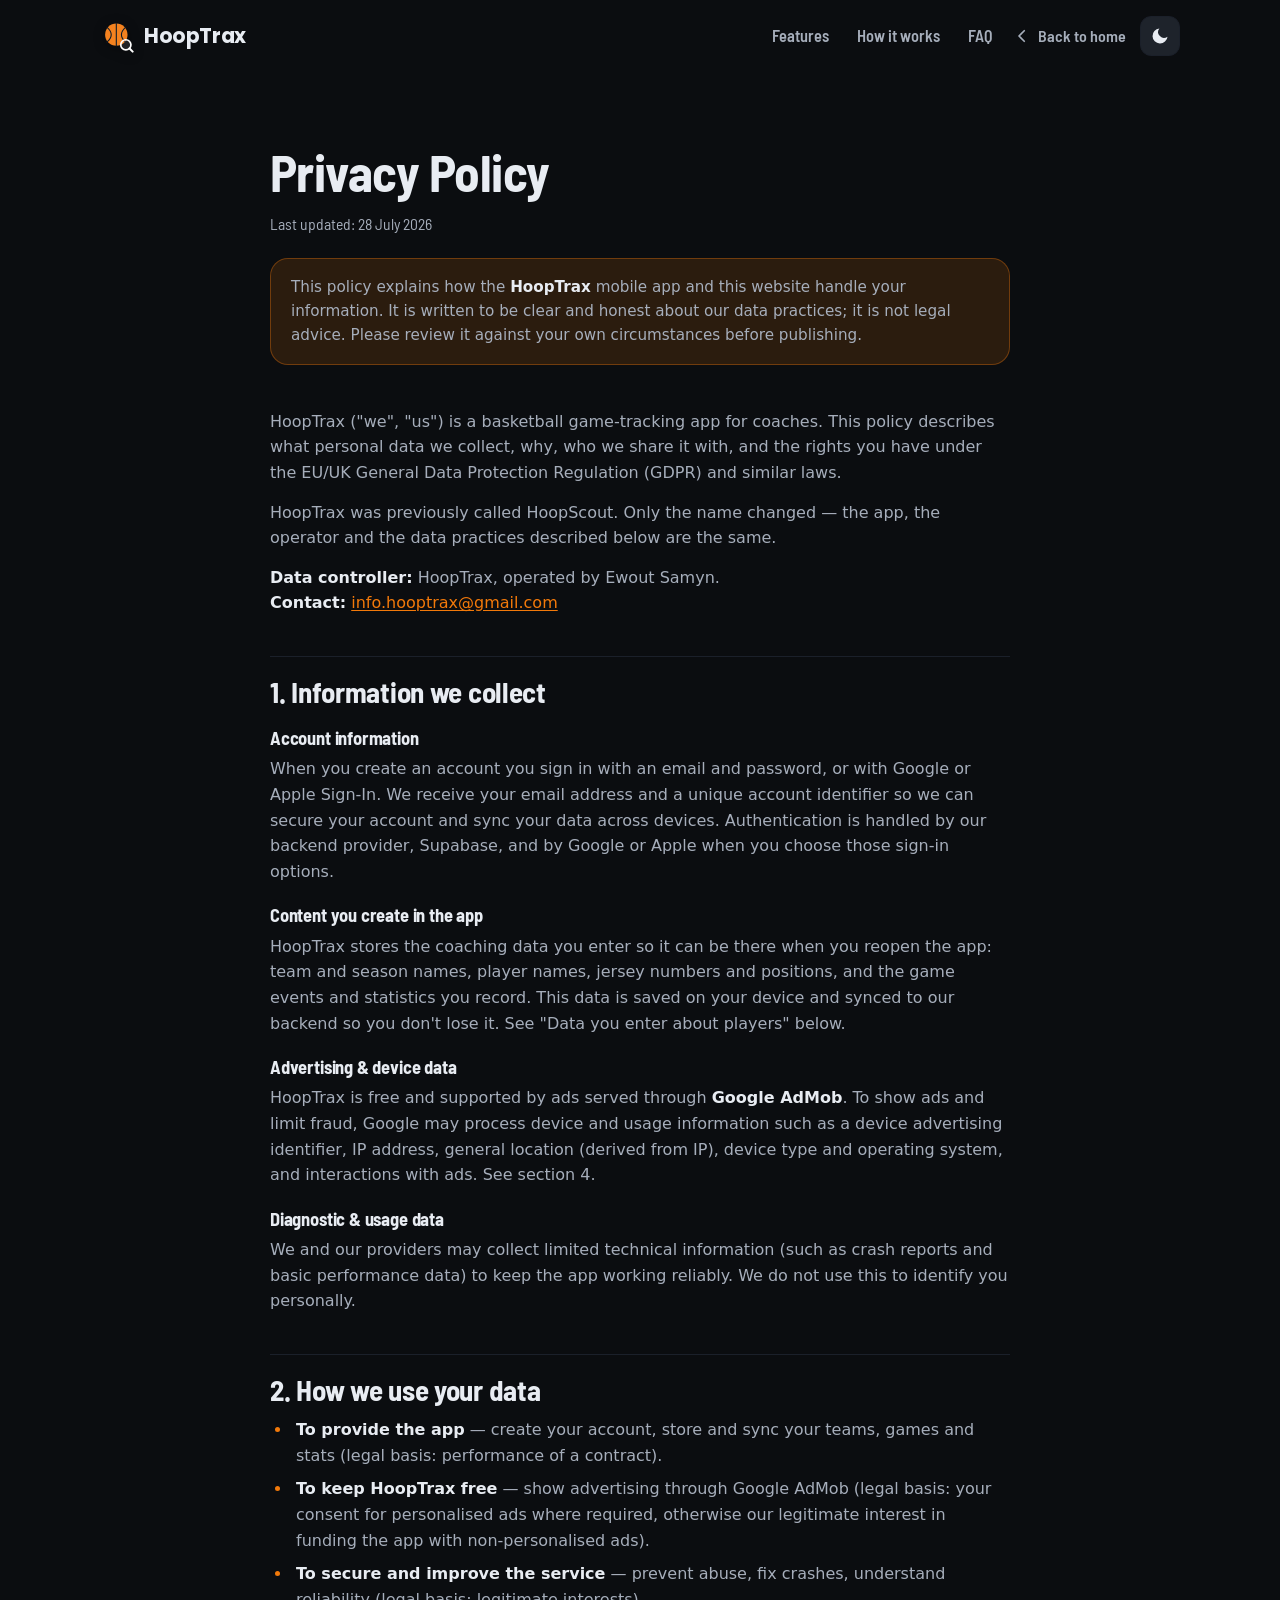
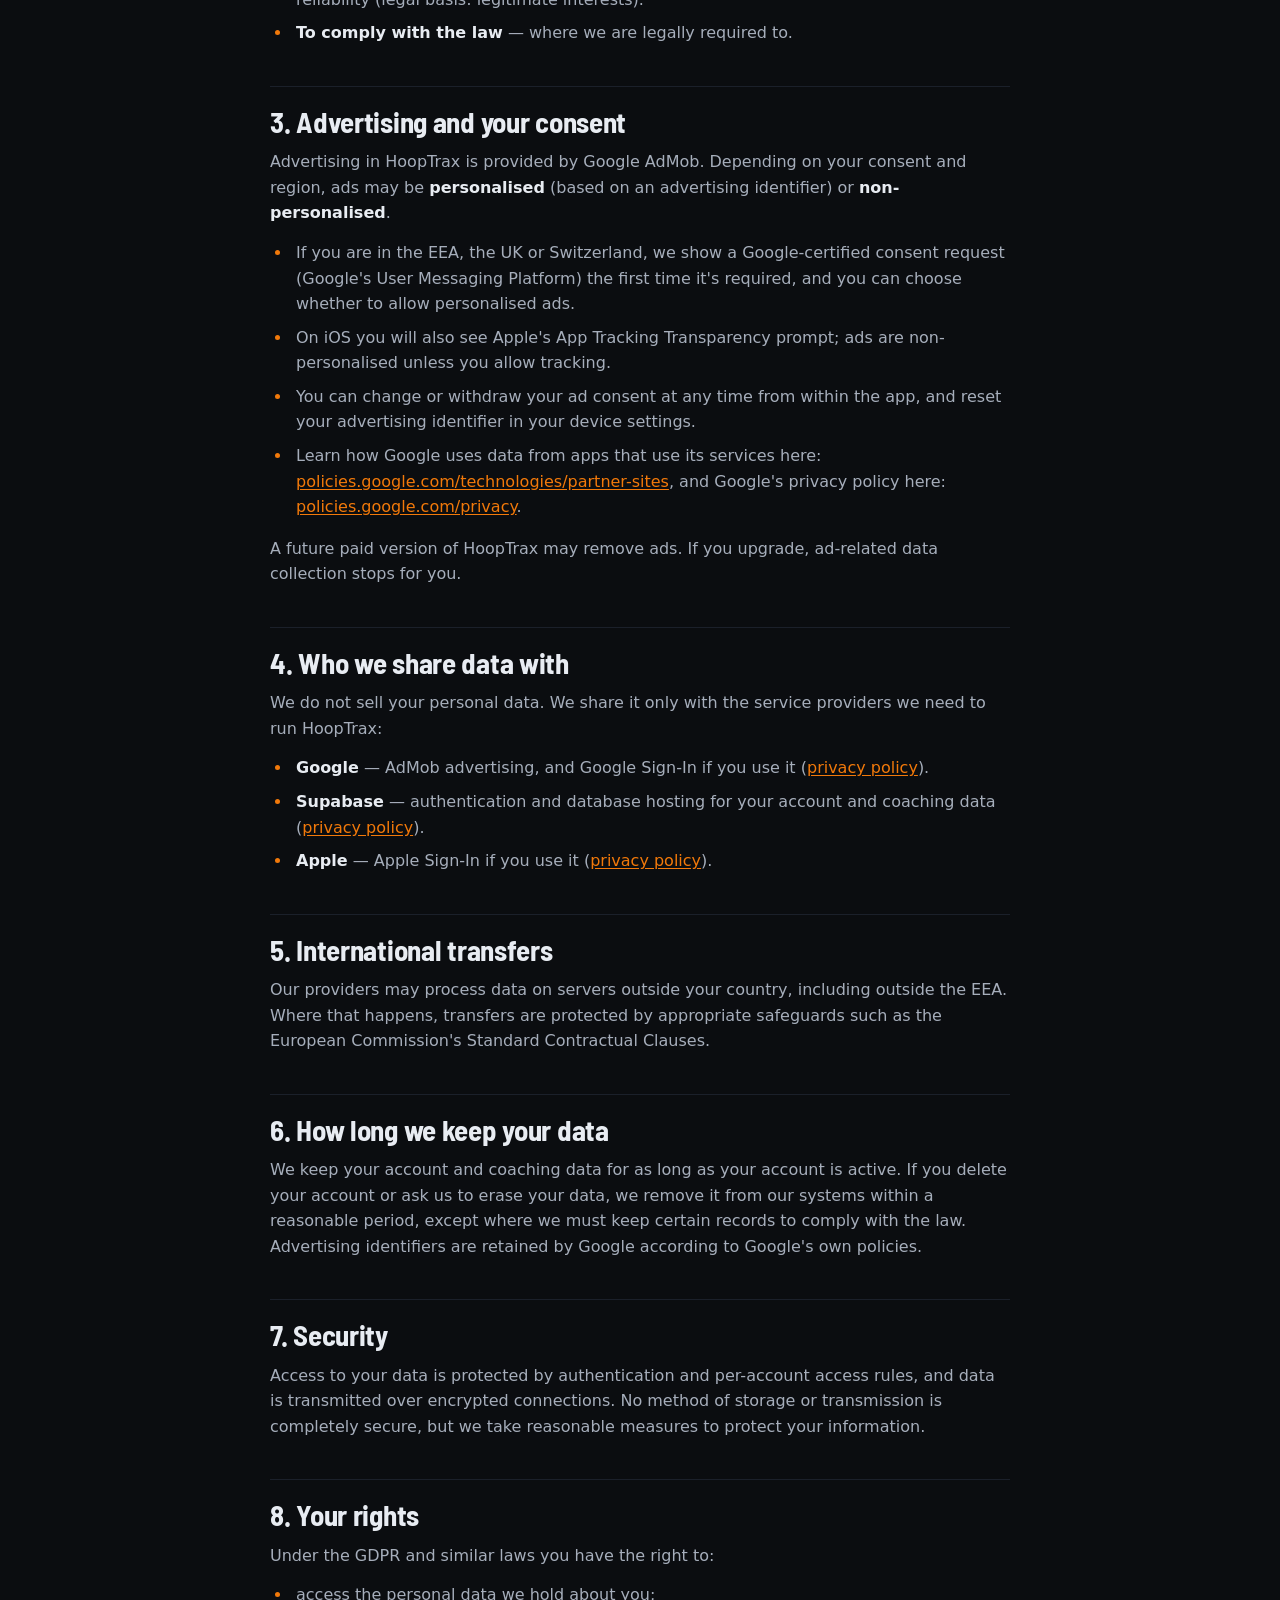
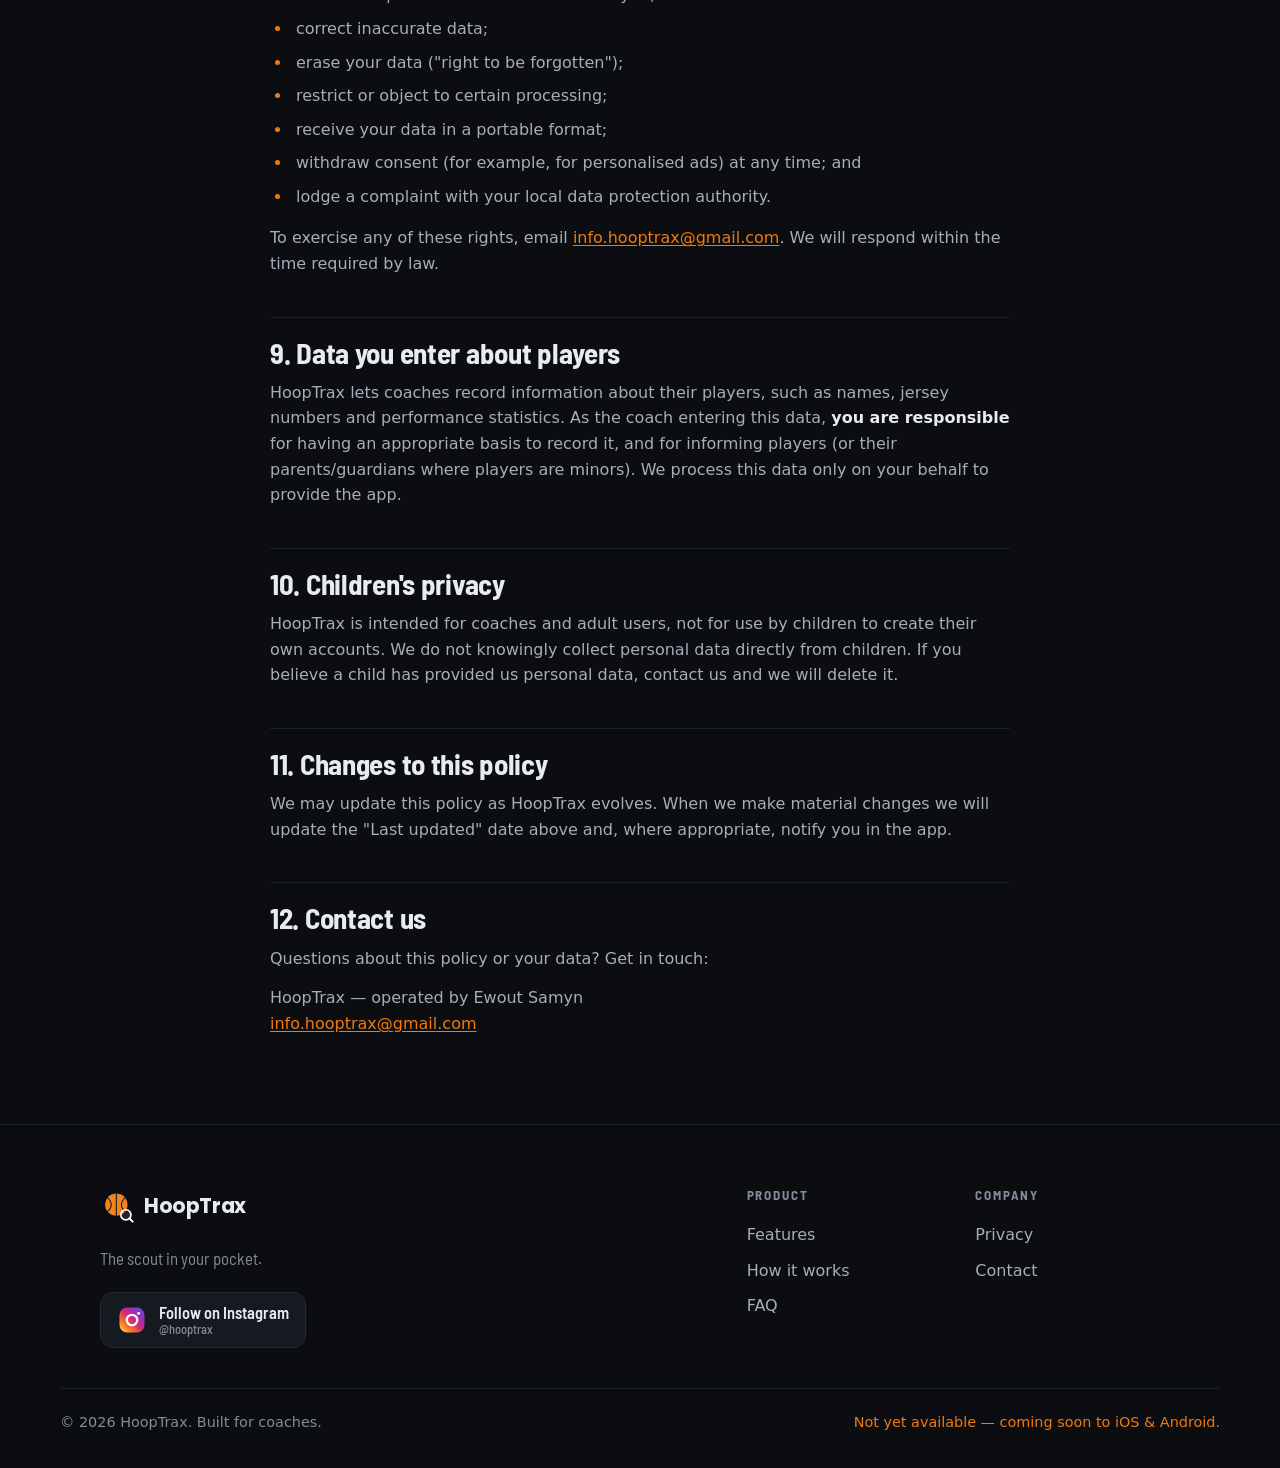
==== commit 26e4e38e: "Rename BBall Sideline IQ to HoopTrax Restores "the scout in your pocket" as the og:title and footer " ====
--- a/privacy.html
+++ b/privacy.html
@@ -3,15 +3,15 @@
 <head>
   <meta charset="utf-8" />
   <meta name="viewport" content="width=device-width, initial-scale=1" />
-  <title>Privacy Policy — BBall Sideline IQ</title>
-  <meta name="description" content="How the BBall Sideline IQ basketball app collects, uses and protects your data, including Google AdMob advertising and your GDPR rights." />
+  <title>Privacy Policy — HoopTrax</title>
+  <meta name="description" content="How the HoopTrax basketball app collects, uses and protects your data, including Google AdMob advertising and your GDPR rights." />
   <meta name="theme-color" content="#0B0D10" />
   <meta name="robots" content="index, follow" />
   <link rel="canonical" href="https://hoop-scout.com/privacy.html" />
   <meta property="og:type" content="website" />
   <meta property="og:url" content="https://hoop-scout.com/privacy.html" />
-  <meta property="og:title" content="Privacy Policy — BBall Sideline IQ" />
-  <meta property="og:description" content="How the BBall Sideline IQ basketball app collects, uses and protects your data, including Google AdMob advertising and your GDPR rights." />
+  <meta property="og:title" content="Privacy Policy — HoopTrax" />
+  <meta property="og:description" content="How the HoopTrax basketball app collects, uses and protects your data, including Google AdMob advertising and your GDPR rights." />
 
   <link rel="icon" href="assets/favicon.svg" type="image/svg+xml" />
   <link rel="apple-touch-icon" href="assets/favicon.svg" />
@@ -25,7 +25,7 @@
   <script>
     (function () {
       try {
-        var t = localStorage.getItem('bballiq-theme');
+        var t = localStorage.getItem('hooptrax-theme');
         if (t === 'light' || t === 'dark') document.documentElement.setAttribute('data-theme', t);
       } catch (e) {}
     })();
@@ -37,7 +37,7 @@
   <!-- ============ NAV ============ -->
   <header class="nav" id="nav">
     <div class="wrap nav__inner">
-      <a class="brand" href="index.html" aria-label="BBall Sideline IQ home">
+      <a class="brand" href="index.html" aria-label="HoopTrax home">
         <span class="brand__mark" aria-hidden="true">
           <svg viewBox="0 0 100 100" xmlns="http://www.w3.org/2000/svg">
             <circle cx="48" cy="46" r="33" fill="#F4821F"/>
@@ -48,7 +48,7 @@
             <line x1="87" y1="87" x2="96" y2="96" stroke="#fff" stroke-width="6" stroke-linecap="round"/>
           </svg>
         </span>
-        <span class="brand__word">BBall Sideline IQ</span>
+        <span class="brand__word">HoopTrax</span>
       </a>
 
       <nav class="nav__links" aria-label="Primary">
@@ -74,26 +74,26 @@
     <div class="wrap legal__inner">
       <div class="legal__head">
         <h1>Privacy Policy</h1>
-        <p class="legal__updated">Last updated: 27 July 2026</p>
+        <p class="legal__updated">Last updated: 28 July 2026</p>
         <div class="legal__note">
-          This policy explains how the <strong>BBall Sideline IQ</strong> mobile app and this website handle
+          This policy explains how the <strong>HoopTrax</strong> mobile app and this website handle
           your information. It is written to be clear and honest about our data practices; it is not
           legal advice. Please review it against your own circumstances before publishing.
         </div>
       </div>
 
       <p>
-        BBall Sideline IQ ("we", "us") is a basketball game-tracking app for coaches. This policy
+        HoopTrax ("we", "us") is a basketball game-tracking app for coaches. This policy
         describes what personal data we collect, why, who we share it with, and the rights you have
         under the EU/UK General Data Protection Regulation (GDPR) and similar laws.
       </p>
       <p>
-        BBall Sideline IQ was previously called HoopScout. Only the name changed — the app, the
+        HoopTrax was previously called HoopScout. Only the name changed — the app, the
         operator and the data practices described below are the same.
       </p>
       <p>
-        <strong>Data controller:</strong> BBall Sideline IQ, operated by Ewout Samyn.<br />
-        <strong>Contact:</strong> <a href="mailto:info.bballiq@gmail.com">info.bballiq@gmail.com</a>
+        <strong>Data controller:</strong> HoopTrax, operated by Ewout Samyn.<br />
+        <strong>Contact:</strong> <a href="mailto:info.hooptrax@gmail.com">info.hooptrax@gmail.com</a>
       </p>
 
       <h2>1. Information we collect</h2>
@@ -106,14 +106,14 @@
       </p>
       <h3>Content you create in the app</h3>
       <p>
-        BBall Sideline IQ stores the coaching data you enter so it can be there when you reopen the app: team
+        HoopTrax stores the coaching data you enter so it can be there when you reopen the app: team
         and season names, player names, jersey numbers and positions, and the game events and
         statistics you record. This data is saved on your device and synced to our backend so you don't
         lose it. See "Data you enter about players" below.
       </p>
       <h3>Advertising &amp; device data</h3>
       <p>
-        BBall Sideline IQ is free and supported by ads served through <strong>Google AdMob</strong>. To show
+        HoopTrax is free and supported by ads served through <strong>Google AdMob</strong>. To show
         ads and limit fraud, Google may process device and usage information such as a device
         advertising identifier, IP address, general location (derived from IP), device type and
         operating system, and interactions with ads. See section 4.
@@ -128,14 +128,14 @@
       <h2>2. How we use your data</h2>
       <ul>
         <li><strong>To provide the app</strong> — create your account, store and sync your teams, games and stats (legal basis: performance of a contract).</li>
-        <li><strong>To keep BBall Sideline IQ free</strong> — show advertising through Google AdMob (legal basis: your consent for personalised ads where required, otherwise our legitimate interest in funding the app with non-personalised ads).</li>
+        <li><strong>To keep HoopTrax free</strong> — show advertising through Google AdMob (legal basis: your consent for personalised ads where required, otherwise our legitimate interest in funding the app with non-personalised ads).</li>
         <li><strong>To secure and improve the service</strong> — prevent abuse, fix crashes, understand reliability (legal basis: legitimate interests).</li>
         <li><strong>To comply with the law</strong> — where we are legally required to.</li>
       </ul>
 
       <h2>3. Advertising and your consent</h2>
       <p>
-        Advertising in BBall Sideline IQ is provided by Google AdMob. Depending on your consent and region,
+        Advertising in HoopTrax is provided by Google AdMob. Depending on your consent and region,
         ads may be <strong>personalised</strong> (based on an advertising identifier) or
         <strong>non-personalised</strong>.
       </p>
@@ -150,12 +150,12 @@
         </li>
       </ul>
       <p>
-        A future paid version of BBall Sideline IQ may remove ads. If you upgrade, ad-related data collection
+        A future paid version of HoopTrax may remove ads. If you upgrade, ad-related data collection
         stops for you.
       </p>
 
       <h2>4. Who we share data with</h2>
-      <p>We do not sell your personal data. We share it only with the service providers we need to run BBall Sideline IQ:</p>
+      <p>We do not sell your personal data. We share it only with the service providers we need to run HoopTrax:</p>
       <ul>
         <li><strong>Google</strong> — AdMob advertising, and Google Sign-In if you use it (<a href="https://policies.google.com/privacy" target="_blank" rel="noopener noreferrer">privacy policy</a>).</li>
         <li><strong>Supabase</strong> — authentication and database hosting for your account and coaching data (<a href="https://supabase.com/privacy" target="_blank" rel="noopener noreferrer">privacy policy</a>).</li>
@@ -197,13 +197,13 @@
       </ul>
       <p>
         To exercise any of these rights, email
-        <a href="mailto:info.bballiq@gmail.com">info.bballiq@gmail.com</a>. We will respond within
+        <a href="mailto:info.hooptrax@gmail.com">info.hooptrax@gmail.com</a>. We will respond within
         the time required by law.
       </p>
 
       <h2>9. Data you enter about players</h2>
       <p>
-        BBall Sideline IQ lets coaches record information about their players, such as names, jersey numbers and
+        HoopTrax lets coaches record information about their players, such as names, jersey numbers and
         performance statistics. As the coach entering this data, <strong>you are responsible</strong> for
         having an appropriate basis to record it, and for informing players (or their parents/guardians
         where players are minors). We process this data only on your behalf to provide the app.
@@ -211,22 +211,22 @@
 
       <h2>10. Children's privacy</h2>
       <p>
-        BBall Sideline IQ is intended for coaches and adult users, not for use by children to create their own
+        HoopTrax is intended for coaches and adult users, not for use by children to create their own
         accounts. We do not knowingly collect personal data directly from children. If you believe a
         child has provided us personal data, contact us and we will delete it.
       </p>
 
       <h2>11. Changes to this policy</h2>
       <p>
-        We may update this policy as BBall Sideline IQ evolves. When we make material changes we will update the
+        We may update this policy as HoopTrax evolves. When we make material changes we will update the
         "Last updated" date above and, where appropriate, notify you in the app.
       </p>
 
       <h2>12. Contact us</h2>
       <p>Questions about this policy or your data? Get in touch:</p>
       <address>
-        BBall Sideline IQ — operated by Ewout Samyn<br />
-        <a href="mailto:info.bballiq@gmail.com">info.bballiq@gmail.com</a>
+        HoopTrax — operated by Ewout Samyn<br />
+        <a href="mailto:info.hooptrax@gmail.com">info.hooptrax@gmail.com</a>
       </address>
     </div>
   </main>
@@ -235,7 +235,7 @@
   <footer class="footer">
     <div class="wrap footer__inner">
       <div class="footer__brand">
-        <a class="brand" href="index.html" aria-label="BBall Sideline IQ home">
+        <a class="brand" href="index.html" aria-label="HoopTrax home">
           <span class="brand__mark" aria-hidden="true">
             <svg viewBox="0 0 100 100" xmlns="http://www.w3.org/2000/svg">
               <circle cx="48" cy="46" r="33" fill="#F4821F"/>
@@ -246,10 +246,10 @@
               <line x1="87" y1="87" x2="96" y2="96" stroke="#fff" stroke-width="6" stroke-linecap="round"/>
             </svg>
           </span>
-          <span class="brand__word">BBall Sideline IQ</span>
+          <span class="brand__word">HoopTrax</span>
         </a>
-        <p class="footer__tag">The stats crew on your sideline.</p>
-        <a class="social-btn" href="https://www.instagram.com/bballsidelineiq/" target="_blank" rel="noopener noreferrer">
+        <p class="footer__tag">The scout in your pocket.</p>
+        <a class="social-btn" href="https://www.instagram.com/hooptrax/" target="_blank" rel="noopener noreferrer">
           <span class="social-btn__icon" aria-hidden="true">
             <svg viewBox="0 0 24 24" xmlns="http://www.w3.org/2000/svg">
               <defs><linearGradient id="ig" x1="0" y1="1" x2="1" y2="0">
@@ -261,7 +261,7 @@
               <circle cx="17.3" cy="6.7" r="1.15" fill="#fff"/>
             </svg>
           </span>
-          <span class="social-btn__text">Follow on Instagram<small>@bballsidelineiq</small></span>
+          <span class="social-btn__text">Follow on Instagram<small>@hooptrax</small></span>
         </a>
       </div>
       <nav class="footer__cols" aria-label="Footer">
@@ -274,12 +274,12 @@
         <div class="footer__col">
           <h4>Company</h4>
           <a href="privacy.html">Privacy</a>
-          <a href="mailto:info.bballiq@gmail.com">Contact</a>
+          <a href="mailto:info.hooptrax@gmail.com">Contact</a>
         </div>
       </nav>
     </div>
     <div class="wrap footer__base">
-      <span>&copy; <span id="year">2026</span> BBall Sideline IQ. Built for coaches.</span>
+      <span>&copy; <span id="year">2026</span> HoopTrax. Built for coaches.</span>
       <span class="footer__soon">Not yet available — coming soon to iOS &amp; Android.</span>
     </div>
   </footer>
--- a/css/styles.css
+++ b/css/styles.css
@@ -1,6 +1,6 @@
 /* ============================================================
-   BBall Sideline IQ — marketing site
-   Design tokens mirror BBall Sideline IQ App (constants/theme.ts)
+   HoopTrax — marketing site
+   Design tokens mirror HoopTrax App (constants/theme.ts)
    ============================================================ */
 
 /* ---------- Tokens: dark (default) ---------- */
@@ -138,9 +138,7 @@
 .brand { display: inline-flex; align-items: center; gap: 10px; font-family: var(--font-word); font-weight: 700; }
 .brand__mark { width: 34px; height: 34px; display: block; filter: drop-shadow(0 2px 6px rgba(0,0,0,.35)); }
 .brand__mark svg { width: 100%; height: 100%; }
-/* nowrap: "BBall Sideline IQ" is long enough to break across two lines in the
-   nav bar, which reads as a layout bug. Size it down at narrow widths instead. */
-.brand__word { font-size: 1.28rem; letter-spacing: -0.02em; white-space: nowrap; }
+.brand__word { font-size: 1.28rem; letter-spacing: -0.02em; }
 
 .nav__links { display: flex; gap: 28px; margin-left: auto; }
 .nav__links a {
@@ -164,7 +162,6 @@
   font-family: var(--font-title); font-weight: 600; font-size: 0.74rem;
   text-transform: uppercase; letter-spacing: 0.12em;
   padding: 6px 11px; border-radius: 999px;
-  white-space: nowrap;
 }
 .chip--soon {
   color: var(--accent);
@@ -536,15 +533,12 @@
   .nav__links { display: none; }
   .footer__inner { grid-template-columns: 1fr; gap: 28px; }
   .nav__inner { height: 64px; }
-  .brand__word { font-size: 1.05rem; }
 }
 
 @media (max-width: 380px) {
   .stats { grid-template-columns: 1fr; }
   .badges { flex-direction: column; align-items: stretch; }
   .store-badge { justify-content: center; }
-  .brand__word { font-size: .95rem; }
-  .brand__mark { width: 28px; height: 28px; }
 }
 
 /* ============================================================
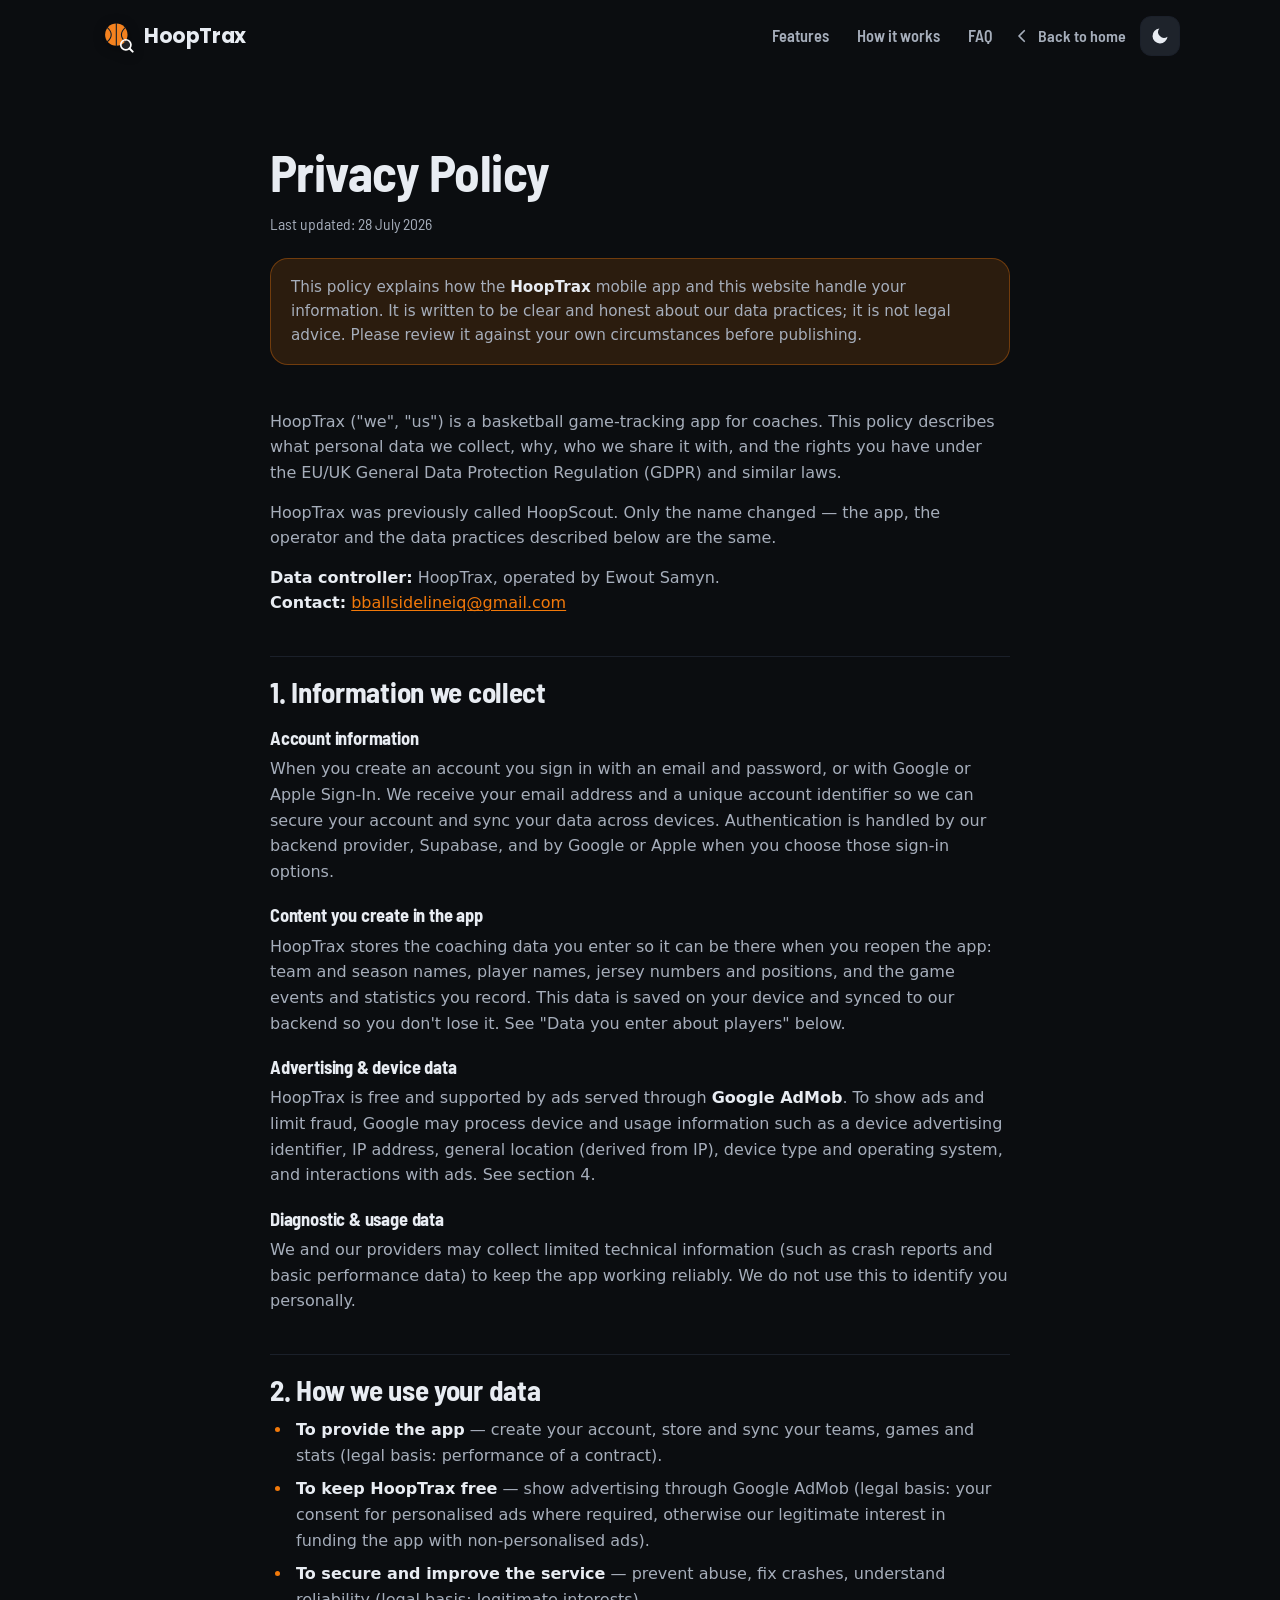
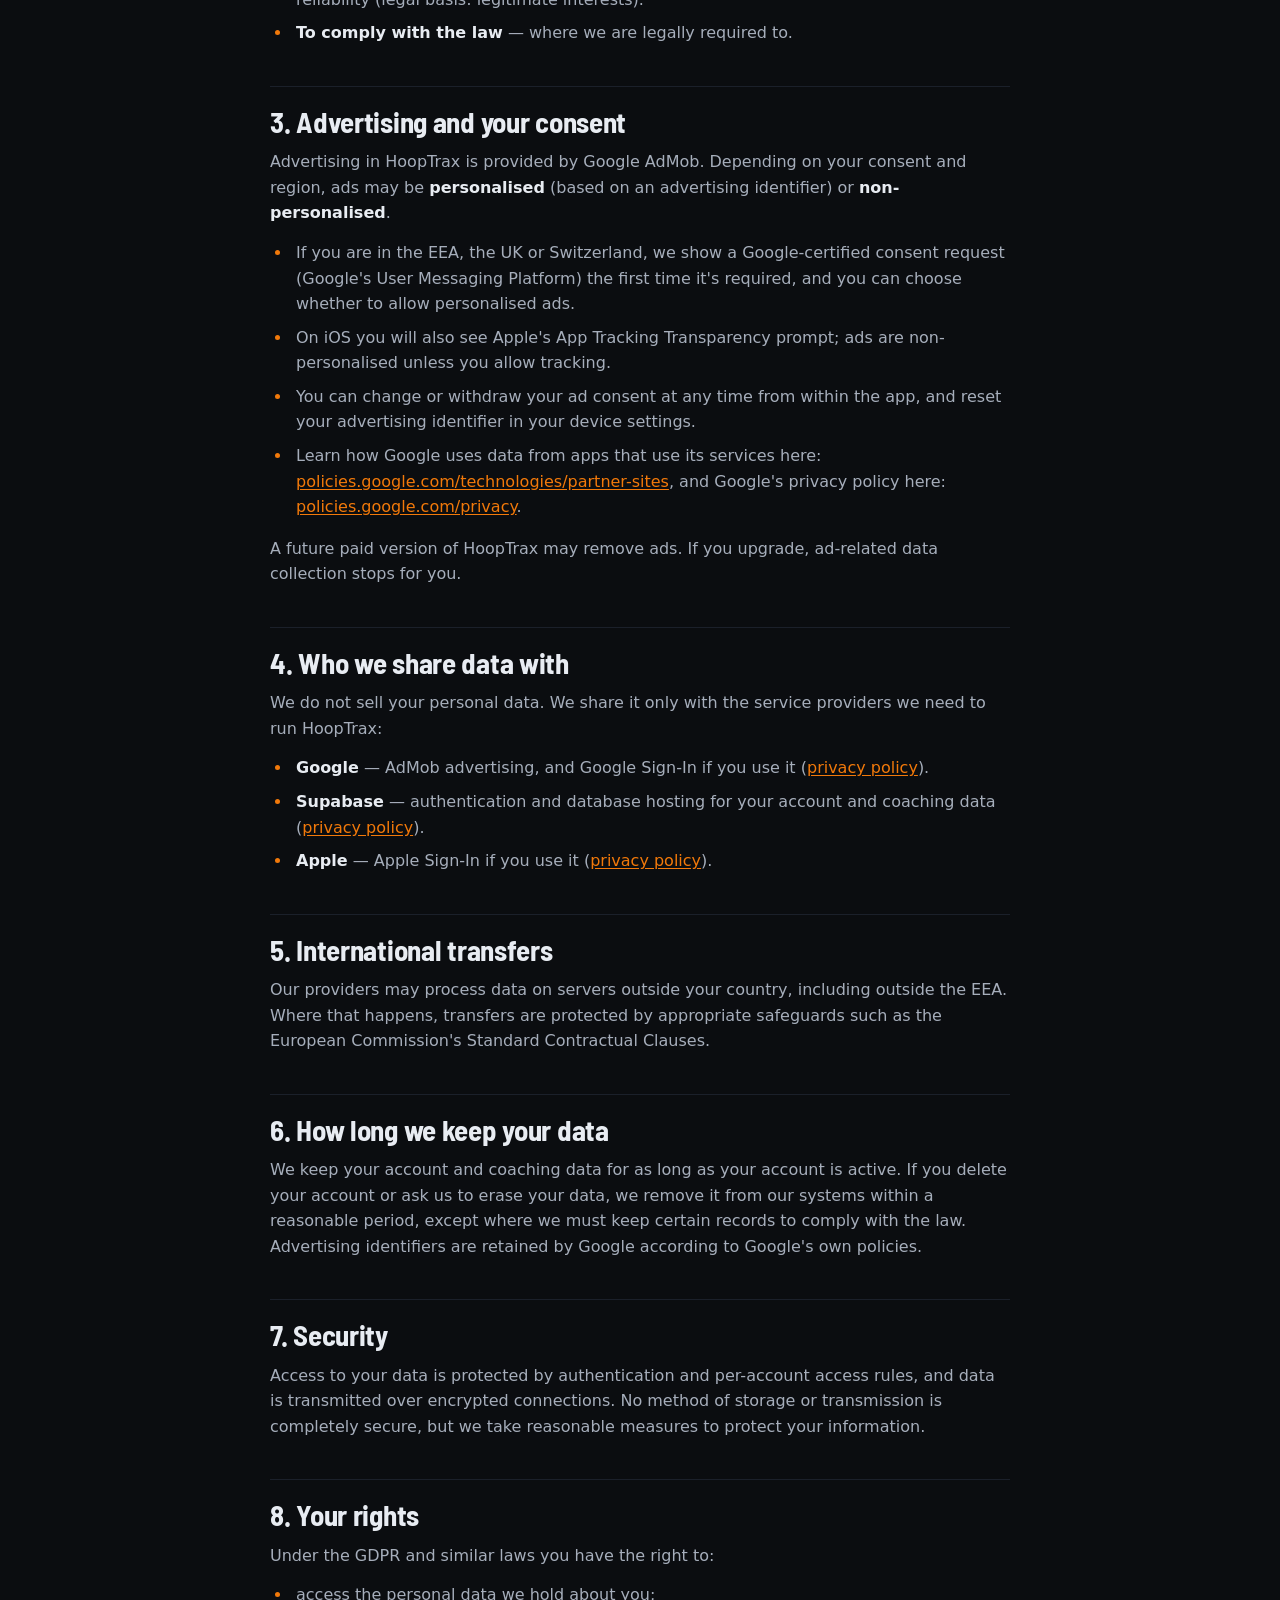
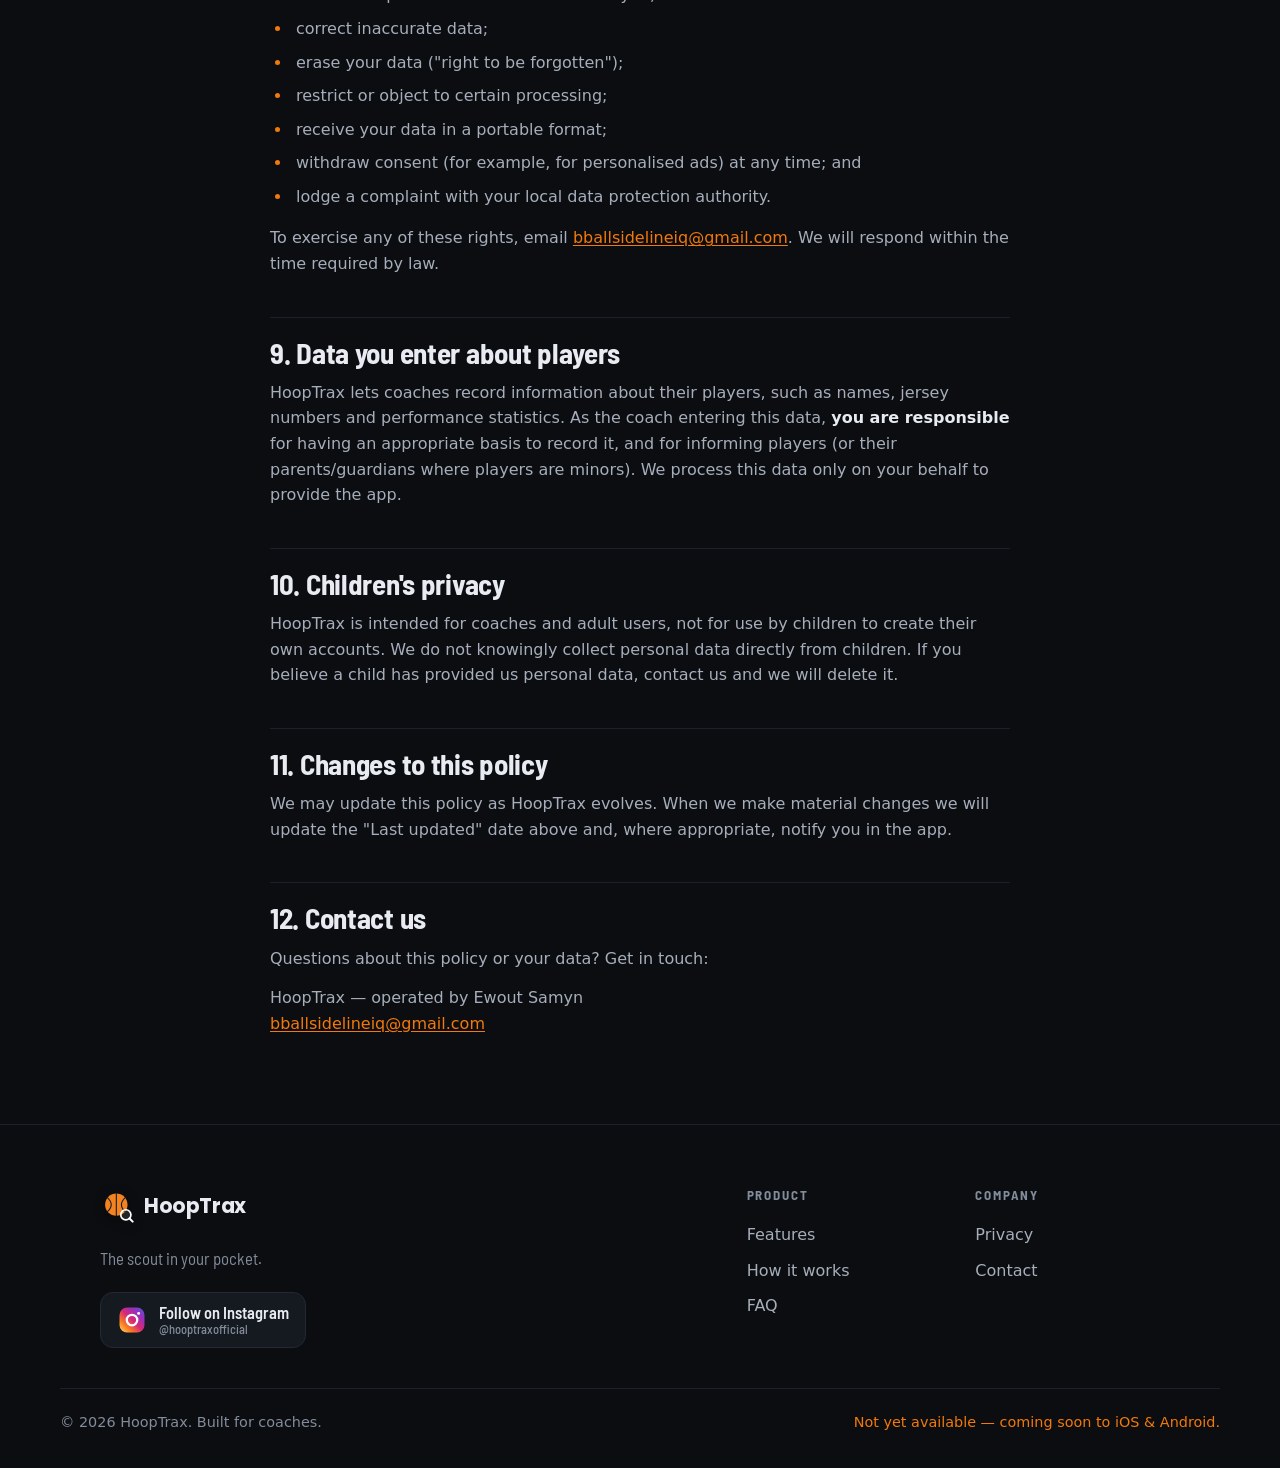
==== commit 00d8e7cd: "Point contact details at the live mailbox and Instagram handle Contact email -> bballsidelineiq@gmai" ====
--- a/privacy.html
+++ b/privacy.html
@@ -93,7 +93,7 @@
       </p>
       <p>
         <strong>Data controller:</strong> HoopTrax, operated by Ewout Samyn.<br />
-        <strong>Contact:</strong> <a href="mailto:info.hooptrax@gmail.com">info.hooptrax@gmail.com</a>
+        <strong>Contact:</strong> <a href="mailto:bballsidelineiq@gmail.com">bballsidelineiq@gmail.com</a>
       </p>
 
       <h2>1. Information we collect</h2>
@@ -197,7 +197,7 @@
       </ul>
       <p>
         To exercise any of these rights, email
-        <a href="mailto:info.hooptrax@gmail.com">info.hooptrax@gmail.com</a>. We will respond within
+        <a href="mailto:bballsidelineiq@gmail.com">bballsidelineiq@gmail.com</a>. We will respond within
         the time required by law.
       </p>
 
@@ -226,7 +226,7 @@
       <p>Questions about this policy or your data? Get in touch:</p>
       <address>
         HoopTrax — operated by Ewout Samyn<br />
-        <a href="mailto:info.hooptrax@gmail.com">info.hooptrax@gmail.com</a>
+        <a href="mailto:bballsidelineiq@gmail.com">bballsidelineiq@gmail.com</a>
       </address>
     </div>
   </main>
@@ -249,7 +249,7 @@
           <span class="brand__word">HoopTrax</span>
         </a>
         <p class="footer__tag">The scout in your pocket.</p>
-        <a class="social-btn" href="https://www.instagram.com/hooptrax/" target="_blank" rel="noopener noreferrer">
+        <a class="social-btn" href="https://www.instagram.com/hooptraxofficial/" target="_blank" rel="noopener noreferrer">
           <span class="social-btn__icon" aria-hidden="true">
             <svg viewBox="0 0 24 24" xmlns="http://www.w3.org/2000/svg">
               <defs><linearGradient id="ig" x1="0" y1="1" x2="1" y2="0">
@@ -261,7 +261,7 @@
               <circle cx="17.3" cy="6.7" r="1.15" fill="#fff"/>
             </svg>
           </span>
-          <span class="social-btn__text">Follow on Instagram<small>@hooptrax</small></span>
+          <span class="social-btn__text">Follow on Instagram<small>@hooptraxofficial</small></span>
         </a>
       </div>
       <nav class="footer__cols" aria-label="Footer">
@@ -274,7 +274,7 @@
         <div class="footer__col">
           <h4>Company</h4>
           <a href="privacy.html">Privacy</a>
-          <a href="mailto:info.hooptrax@gmail.com">Contact</a>
+          <a href="mailto:bballsidelineiq@gmail.com">Contact</a>
         </div>
       </nav>
     </div>
